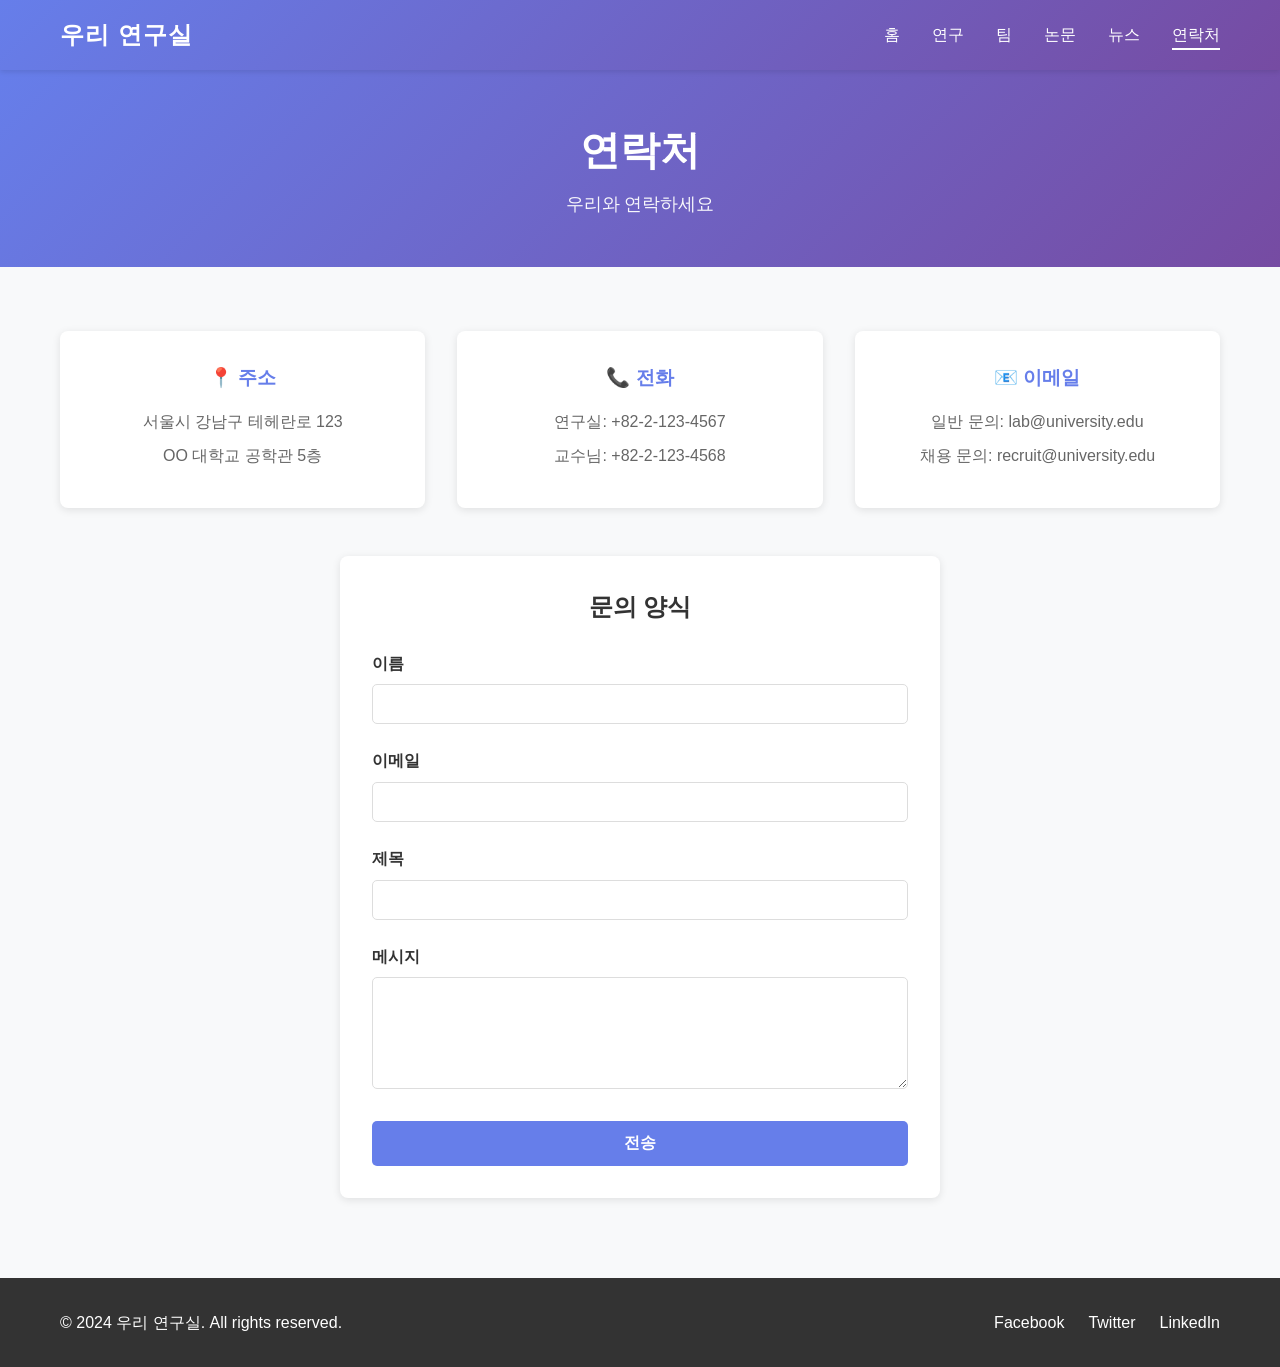
==== contact.html @ 08f7a146 "Initial commit: Add complete lab website structure" ====
<!DOCTYPE html>
<html lang="ko">
<head>
    <meta charset="UTF-8">
    <meta name="viewport" content="width=device-width, initial-scale=1.0">
    <title>연락처 - 우리 연구실</title>
    <link rel="stylesheet" href="css/style.css">
</head>
<body>
    <!-- 네비게이션 바 -->
    <nav class="navbar">
        <div class="container">
            <div class="logo">우리 연구실</div>
            <ul class="nav-menu">
                <li><a href="index.html">홈</a></li>
                <li><a href="research.html">연구</a></li>
                <li><a href="people.html">팀</a></li>
                <li><a href="publications.html">논문</a></li>
                <li><a href="news.html">뉴스</a></li>
                <li><a href="contact.html" class="active">연락처</a></li>
            </ul>
        </div>
    </nav>

    <!-- 페이지 제목 -->
    <section class="page-header">
        <div class="container">
            <h1>연락처</h1>
            <p>우리와 연락하세요</p>
        </div>
    </section>

    <!-- 연락처 정보 -->
    <section class="contact-section">
        <div class="container">
            <div class="contact-info">
                <div class="info-box">
                    <h3>📍 주소</h3>
                    <p>서울시 강남구 테헤란로 123</p>
                    <p>OO 대학교 공학관 5층</p>
                </div>
                <div class="info-box">
                    <h3>📞 전화</h3>
                    <p>연구실: +82-2-123-4567</p>
                    <p>교수님: +82-2-123-4568</p>
                </div>
                <div class="info-box">
                    <h3>📧 이메일</h3>
                    <p>일반 문의: lab@university.edu</p>
                    <p>채용 문의: recruit@university.edu</p>
                </div>
            </div>

            <!-- 문의 폼 -->
            <div class="contact-form">
                <h2>문의 양식</h2>
                <form>
                    <div class="form-group">
                        <label for="name">이름</label>
                        <input type="text" id="name" name="name" required>
                    </div>
                    <div class="form-group">
                        <label for="email">이메일</label>
                        <input type="email" id="email" name="email" required>
                    </div>
                    <div class="form-group">
                        <label for="subject">제목</label>
                        <input type="text" id="subject" name="subject" required>
                    </div>
                    <div class="form-group">
                        <label for="message">메시지</label>
                        <textarea id="message" name="message" rows="5" required></textarea>
                    </div>
                    <button type="submit" class="btn btn-primary">전송</button>
                </form>
            </div>
        </div>
    </section>

    <!-- 푸터 -->
    <footer class="footer">
        <div class="container">
            <p>&copy; 2024 우리 연구실. All rights reserved.</p>
            <div class="social-links">
                <a href="#">Facebook</a>
                <a href="#">Twitter</a>
                <a href="#">LinkedIn</a>
            </div>
        </div>
    </footer>
</body>
</html>
---- css/style.css ----
/* ============================================
   기본 스타일
   ============================================ */
* {
    margin: 0;
    padding: 0;
    box-sizing: border-box;
}

body {
    font-family: 'Segoe UI', Tahoma, Geneva, Verdana, sans-serif;
    line-height: 1.6;
    color: #333;
    background-color: #f8f9fa;
}

a {
    text-decoration: none;
    color: inherit;
}

/* ============================================
   컨테이너
   ============================================ */
.container {
    max-width: 1200px;
    margin: 0 auto;
    padding: 0 20px;
}

/* ============================================
   네비게이션 바
   ============================================ */
.navbar {
    background: linear-gradient(135deg, #667eea 0%, #764ba2 100%);
    padding: 1rem 0;
    position: sticky;
    top: 0;
    z-index: 100;
    box-shadow: 0 2px 5px rgba(0,0,0,0.1);
}

.navbar .container {
    display: flex;
    justify-content: space-between;
    align-items: center;
}

.logo {
    font-size: 1.5rem;
    font-weight: bold;
    color: white;
    letter-spacing: 1px;
}

.nav-menu {
    display: flex;
    list-style: none;
    gap: 2rem;
}

.nav-menu a {
    color: white;
    font-weight: 500;
    transition: opacity 0.3s ease;
    padding-bottom: 5px;
    border-bottom: 2px solid transparent;
}

.nav-menu a:hover,
.nav-menu a.active {
    opacity: 1;
    border-bottom-color: white;
}

/* ============================================
   히어로 섹션
   ============================================ */
.hero {
    background: linear-gradient(135deg, #667eea 0%, #764ba2 100%);
    color: white;
    padding: 100px 20px;
    text-align: center;
    min-height: 400px;
    display: flex;
    align-items: center;
    justify-content: center;
}

.hero-content h1 {
    font-size: 3rem;
    margin-bottom: 1rem;
    text-shadow: 2px 2px 4px rgba(0,0,0,0.3);
}

.hero-content p {
    font-size: 1.3rem;
    margin-bottom: 2rem;
    opacity: 0.95;
}

/* ============================================
   버튼 스타일
   ============================================ */
.btn {
    display: inline-block;
    padding: 12px 30px;
    border-radius: 5px;
    font-weight: 600;
    cursor: pointer;
    transition: all 0.3s ease;
    border: none;
    text-align: center;
}

.btn-primary {
    background: #667eea;
    color: white;
}

.btn-primary:hover {
    background: #5568d3;
    transform: translateY(-2px);
    box-shadow: 0 5px 15px rgba(102, 126, 234, 0.4);
}

.btn-secondary {
    background: #764ba2;
    color: white;
    margin-top: 2rem;
}

.btn-secondary:hover {
    background: #653890;
    transform: translateY(-2px);
}

.btn-small {
    padding: 8px 20px;
    font-size: 0.9rem;
    background: #667eea;
    color: white;
}

.btn-small:hover {
    background: #5568d3;
}

/* ============================================
   그리드 레이아웃
   ============================================ */
.grid {
    display: grid;
    gap: 2rem;
    margin: 2rem 0;
}

.grid-3 {
    grid-template-columns: repeat(auto-fit, minmax(300px, 1fr));
}

/* ============================================
   카드 스타일
   ============================================ */
.card {
    background: white;
    padding: 2rem;
    border-radius: 10px;
    box-shadow: 0 2px 10px rgba(0,0,0,0.1);
    transition: transform 0.3s ease, box-shadow 0.3s ease;
}

.card:hover {
    transform: translateY(-5px);
    box-shadow: 0 5px 20px rgba(0,0,0,0.15);
}

.card h3 {
    color: #667eea;
    margin-bottom: 1rem;
    font-size: 1.5rem;
}

.card p {
    margin-bottom: 1rem;
    color: #666;
}

.card a {
    color: #667eea;
    font-weight: 600;
    transition: color 0.3s ease;
}

.card a:hover {
    color: #764ba2;
}

/* ============================================
   메인 컨텐츠
   ============================================ */
.main-content {
    padding: 4rem 0;
    background: #f8f9fa;
}

/* ============================================
   뉴스 섹션
   ============================================ */
.news-section {
    padding: 4rem 0;
    background: white;
}

.news-section h2 {
    font-size: 2rem;
    color: #333;
    margin-bottom: 2rem;
    text-align: center;
}

.news-grid {
    display: grid;
    grid-template-columns: repeat(auto-fit, minmax(280px, 1fr));
    gap: 2rem;
    margin-bottom: 2rem;
}

.news-item {
    background: #f8f9fa;
    padding: 1.5rem;
    border-radius: 8px;
    border-left: 4px solid #667eea;
    transition: transform 0.3s ease;
}

.news-item:hover {
    transform: translateX(5px);
}

.news-item h4 {
    color: #333;
    margin-bottom: 0.5rem;
    font-size: 1.1rem;
}

.news-item .date {
    color: #999;
    font-size: 0.9rem;
    margin-bottom: 0.5rem;
}

.news-item p {
    color: #666;
    line-height: 1.6;
}

/* ============================================
   페이지 헤더
   ============================================ */
.page-header {
    background: linear-gradient(135deg, #667eea 0%, #764ba2 100%);
    color: white;
    padding: 3rem 0;
    text-align: center;
    margin-bottom: 2rem;
}

.page-header h1 {
    font-size: 2.5rem;
    margin-bottom: 0.5rem;
}

.page-header p {
    font-size: 1.1rem;
    opacity: 0.95;
}

/* ============================================
   연구 섹션
   ============================================ */
.research-section {
    padding: 2rem 0;
}

.research-project {
    background: white;
    padding: 2rem;
    border-radius: 8px;
    margin-bottom: 2rem;
    box-shadow: 0 2px 8px rgba(0,0,0,0.1);
}

.research-project h3 {
    color: #667eea;
    margin-bottom: 0.5rem;
}

.research-project .project-date {
    color: #999;
    font-size: 0.9rem;
    margin-bottom: 1rem;
}

.research-project p {
    color: #666;
    margin-bottom: 0.8rem;
    line-height: 1.7;
}

hr {
    border: none;
    border-top: 1px solid #e0e0e0;
    margin: 2rem 0;
}

/* ============================================
   팀 섹션
   ============================================ */
.team-section {
    padding: 2rem 0;
}

.team-section h2 {
    font-size: 2rem;
    color: #333;
    margin-bottom: 2rem;
    text-align: center;
}

.team-card {
    background: white;
    padding: 2rem;
    border-radius: 10px;
    box-shadow: 0 2px 10px rgba(0,0,0,0.1);
    text-align: center;
    transition: transform 0.3s ease, box-shadow 0.3s ease;
}

.team-card:hover {
    transform: translateY(-5px);
    box-shadow: 0 5px 20px rgba(0,0,0,0.15);
}

.member-image {
    font-size: 3rem;
    margin-bottom: 1rem;
}

.team-card h3 {
    color: #333;
    margin-bottom: 0.3rem;
}

.team-card .position {
    color: #667eea;
    font-weight: 600;
    margin-bottom: 1rem;
}

.team-card .bio {
    color: #666;
    margin-bottom: 1rem;
    font-size: 0.95rem;
}

.team-card .email {
    color: #667eea;
    font-size: 0.9rem;
}

/* ============================================
   논문 섹션
   ============================================ */
.publications-section {
    padding: 2rem 0;
}

.publications-section h2 {
    font-size: 1.8rem;
    color: #333;
    margin-top: 2rem;
    margin-bottom: 1.5rem;
    border-bottom: 2px solid #667eea;
    padding-bottom: 0.5rem;
}

.publication-item {
    background: white;
    padding: 1.5rem;
    border-radius: 8px;
    margin-bottom: 1.5rem;
    box-shadow: 0 2px 8px rgba(0,0,0,0.1);
    transition: transform 0.3s ease;
}

.publication-item:hover {
    transform: translateX(5px);
}

.publication-item h4 {
    color: #333;
    margin-bottom: 0.5rem;
    font-size: 1.1rem;
}

.publication-item .authors {
    color: #666;
    font-style: italic;
    margin-bottom: 0.3rem;
}

.publication-item .journal {
    color: #667eea;
    font-weight: 600;
    margin-bottom: 0.5rem;
}

.publication-item .desc {
    color: #666;
    margin-bottom: 1rem;
    font-size: 0.95rem;
}

/* ============================================
   뉴스 리스트
   ============================================ */
.news-list-section {
    padding: 2rem 0;
}

.news-full {
    background: white;
    padding: 2rem;
    border-radius: 8px;
    margin-bottom: 2rem;
    box-shadow: 0 2px 8px rgba(0,0,0,0.1);
    border-left: 4px solid #667eea;
}

.news-full h3 {
    color: #333;
    margin-bottom: 0.5rem;
    font-size: 1.3rem;
}

.news-full .date {
    color: #999;
    font-size: 0.9rem;
    margin-bottom: 1rem;
}

.news-full p {
    color: #666;
    margin-bottom: 0.8rem;
    line-height: 1.7;
}

/* ============================================
   연락처 섹션
   ============================================ */
.contact-section {
    padding: 2rem 0;
}

.contact-info {
    display: grid;
    grid-template-columns: repeat(auto-fit, minmax(250px, 1fr));
    gap: 2rem;
    margin-bottom: 3rem;
}

.info-box {
    background: white;
    padding: 2rem;
    border-radius: 8px;
    box-shadow: 0 2px 8px rgba(0,0,0,0.1);
    text-align: center;
}

.info-box h3 {
    color: #667eea;
    margin-bottom: 1rem;
    font-size: 1.2rem;
}

.info-box p {
    color: #666;
    margin-bottom: 0.5rem;
}

.contact-form {
    background: white;
    padding: 2rem;
    border-radius: 8px;
    box-shadow: 0 2px 8px rgba(0,0,0,0.1);
    max-width: 600px;
    margin: 0 auto;
}

.contact-form h2 {
    color: #333;
    margin-bottom: 1.5rem;
    text-align: center;
}

.form-group {
    margin-bottom: 1.5rem;
}

.form-group label {
    display: block;
    margin-bottom: 0.5rem;
    color: #333;
    font-weight: 600;
}

.form-group input,
.form-group textarea {
    width: 100%;
    padding: 10px;
    border: 1px solid #ddd;
    border-radius: 5px;
    font-family: inherit;
    font-size: 1rem;
    transition: border-color 0.3s ease;
}

.form-group input:focus,
.form-group textarea:focus {
    outline: none;
    border-color: #667eea;
    box-shadow: 0 0 5px rgba(102, 126, 234, 0.3);
}

.contact-form button {
    width: 100%;
    padding: 12px;
    font-size: 1rem;
}

/* ============================================
   푸터
   ============================================ */
.footer {
    background: #333;
    color: white;
    text-align: center;
    padding: 2rem 0;
    margin-top: 3rem;
}

.footer .container {
    display: flex;
    justify-content: space-between;
    align-items: center;
}

.footer p {
    margin: 0;
}

.social-links {
    display: flex;
    gap: 1.5rem;
    list-style: none;
}

.social-links a {
    color: white;
    transition: opacity 0.3s ease;
}

.social-links a:hover {
    opacity: 0.7;
}

/* ============================================
   반응형 디자인
   ============================================ */
@media (max-width: 768px) {
    .nav-menu {
        gap: 1rem;
        font-size: 0.9rem;
    }

    .hero-content h1 {
        font-size: 2rem;
    }

    .hero-content p {
        font-size: 1rem;
    }

    .page-header h1 {
        font-size: 2rem;
    }

    .grid-3 {
        grid-template-columns: 1fr;
    }

    .footer .container {
        flex-direction: column;
        gap: 1rem;
    }

    .social-links {
        justify-content: center;
    }
}

@media (max-width: 480px) {
    .logo {
        font-size: 1.2rem;
    }

    .nav-menu {
        flex-direction: column;
        gap: 0.5rem;
    }

    .hero-content h1 {
        font-size: 1.5rem;
    }

    .btn {
        padding: 10px 20px;
    }
}
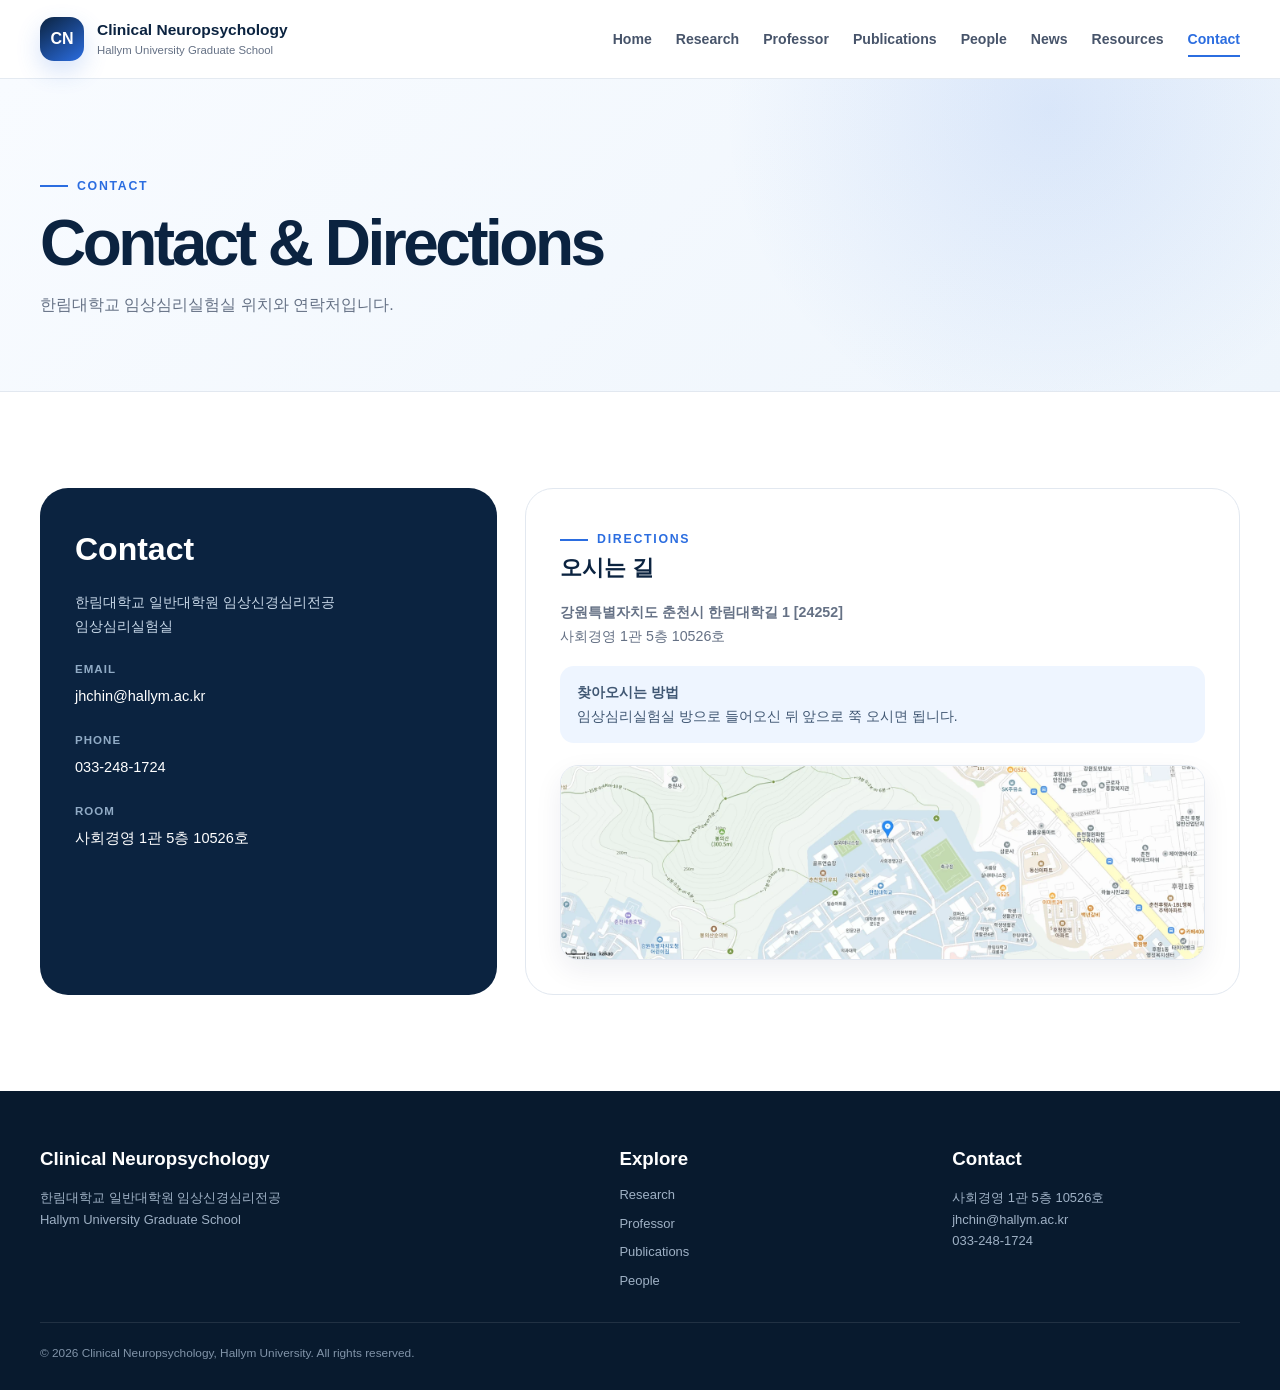
==== commit b1ebbb4b: "Add files via upload" ====
--- a/contact.html
+++ b/contact.html
@@ -1,92 +1,40 @@
-<!DOCTYPE html>
+<!doctype html>
 <html lang="ko">
 <head>
-    <meta charset="UTF-8">
-    <meta name="viewport" content="width=device-width, initial-scale=1.0">
-    <title>연락처 - 우리 연구실</title>
-    <link rel="stylesheet" href="css/style.css">
+<meta charset="utf-8">
+<meta name="viewport" content="width=device-width, initial-scale=1">
+<meta name="description" content="한림대학교 일반대학원 임상신경심리전공">
+<title>Contact | Clinical Neuropsychology · Hallym University</title>
+<link rel="stylesheet" href="assets/css/style.css">
 </head>
-<body>
-    <!-- 네비게이션 바 -->
-    <nav class="navbar">
-        <div class="container">
-            <div class="logo">우리 연구실</div>
-            <ul class="nav-menu">
-                <li><a href="index.html">홈</a></li>
-                <li><a href="research.html">연구</a></li>
-                <li><a href="people.html">팀</a></li>
-                <li><a href="publications.html">논문</a></li>
-                <li><a href="news.html">뉴스</a></li>
-                <li><a href="contact.html" class="active">연락처</a></li>
-            </ul>
-        </div>
-    </nav>
+<body data-page="contact">
 
-    <!-- 페이지 제목 -->
-    <section class="page-header">
-        <div class="container">
-            <h1>연락처</h1>
-            <p>우리와 연락하세요</p>
-        </div>
-    </section>
+<nav class="nav">
+  <div class="container nav-inner">
+    <a class="brand" href="index.html">
+      <div class="mark">CN</div>
+      <div><strong data-site="lab_name_en">Clinical Neuropsychology</strong><span data-site="school_en">Hallym University Graduate School</span></div>
+    </a>
+    <button class="menu-btn" aria-label="메뉴 열기">☰</button>
+    <ul class="menu"><li><a href="index.html" class="">Home</a></li><li><a href="research.html" class="">Research</a></li><li><a href="professor.html" class="">Professor</a></li><li><a href="publications.html" class="">Publications</a></li><li><a href="people.html" class="">People</a></li><li><a href="news.html" class="">News</a></li><li><a href="resources.html" class="">Resources</a></li><li><a href="contact.html" class="active">Contact</a></li></ul>
+  </div>
+</nav>
 
-    <!-- 연락처 정보 -->
-    <section class="contact-section">
-        <div class="container">
-            <div class="contact-info">
-                <div class="info-box">
-                    <h3>📍 주소</h3>
-                    <p>서울시 강남구 테헤란로 123</p>
-                    <p>OO 대학교 공학관 5층</p>
-                </div>
-                <div class="info-box">
-                    <h3>📞 전화</h3>
-                    <p>연구실: +82-2-123-4567</p>
-                    <p>교수님: +82-2-123-4568</p>
-                </div>
-                <div class="info-box">
-                    <h3>📧 이메일</h3>
-                    <p>일반 문의: lab@university.edu</p>
-                    <p>채용 문의: recruit@university.edu</p>
-                </div>
-            </div>
+<header class="page-hero"><div class="container"><div class="eyebrow">Contact</div><h1>Contact & Directions</h1><p>한림대학교 임상심리실험실 위치와 연락처입니다.</p></div></header>
+<section><div class="container contact-grid"><div class="contact-dark"><h2>Contact</h2><p><span data-site="lab_name_ko"></span><br><span data-site="room_name"></span></p><div class="citem"><strong>Email</strong><a data-site-mail></a></div><div class="citem"><strong>Phone</strong><a data-site-phone></a></div><div class="citem"><strong>Room</strong><span data-site="room"></span></div></div><div class="route"><div class="eyebrow">Directions</div><h3>오시는 길</h3><p><strong data-site="address"></strong><br><span data-site="room"></span></p><div class="route-note"><strong>찾아오시는 방법</strong><br><span data-site="directions"></span></div><div class="map"><img id="campus-map" src="assets/images/hallym-campus-map.webp" alt="한림대학교 캠퍼스 지도"></div></div></div></section>
 
-            <!-- 문의 폼 -->
-            <div class="contact-form">
-                <h2>문의 양식</h2>
-                <form>
-                    <div class="form-group">
-                        <label for="name">이름</label>
-                        <input type="text" id="name" name="name" required>
-                    </div>
-                    <div class="form-group">
-                        <label for="email">이메일</label>
-                        <input type="email" id="email" name="email" required>
-                    </div>
-                    <div class="form-group">
-                        <label for="subject">제목</label>
-                        <input type="text" id="subject" name="subject" required>
-                    </div>
-                    <div class="form-group">
-                        <label for="message">메시지</label>
-                        <textarea id="message" name="message" rows="5" required></textarea>
-                    </div>
-                    <button type="submit" class="btn btn-primary">전송</button>
-                </form>
-            </div>
-        </div>
-    </section>
 
-    <!-- 푸터 -->
-    <footer class="footer">
-        <div class="container">
-            <p>&copy; 2024 우리 연구실. All rights reserved.</p>
-            <div class="social-links">
-                <a href="#">Facebook</a>
-                <a href="#">Twitter</a>
-                <a href="#">LinkedIn</a>
-            </div>
-        </div>
-    </footer>
+<footer>
+  <div class="container">
+    <div class="footer-grid">
+      <div><h3 data-site="lab_name_en">Clinical Neuropsychology</h3><p><span data-site="lab_name_ko">한림대학교 일반대학원 임상신경심리전공</span><br><span data-site="school_en">Hallym University Graduate School</span></p></div>
+      <div><h3>Explore</h3><div class="footer-links"><a href="research.html">Research</a><a href="professor.html">Professor</a><a href="publications.html">Publications</a><a href="people.html">People</a></div></div>
+      <div><h3>Contact</h3><p><span data-site="room">사회경영 1관 5층 10526호</span><br><a data-site-mail href="mailto:jhchin@hallym.ac.kr">jhchin@hallym.ac.kr</a><br><a data-site-phone href="tel:0332481724">033-248-1724</a></p></div>
+    </div>
+    <div class="copyright">© <span class="current-year">2026</span> Clinical Neuropsychology, Hallym University. All rights reserved.</div>
+  </div>
+</footer>
+<script src="assets/js/app.js"></script>
+
 </body>
 </html>
--- a/assets/css/style.css
+++ b/assets/css/style.css
@@ -0,0 +1,57 @@
+:root{
+  --navy:#0b2340;--navy2:#14395e;--blue:#2b6de0;--blue2:#6aa0ef;
+  --sky:#eef5ff;--ink:#172033;--muted:#657185;--line:#e2e8f0;
+  --bg:#f7f9fc;--white:#fff;--shadow:0 20px 55px rgba(14,35,64,.10);
+  --radius:24px;
+}
+*{box-sizing:border-box} html{scroll-behavior:smooth}
+body{margin:0;font-family:Inter,Pretendard,"Noto Sans KR",-apple-system,BlinkMacSystemFont,"Segoe UI",sans-serif;color:var(--ink);background:#fff;line-height:1.68}
+a{color:inherit;text-decoration:none} img{max-width:100%;display:block} button,input,select{font:inherit}
+.container{width:min(1200px,calc(100% - 42px));margin:auto}
+.nav{position:sticky;top:0;z-index:100;background:rgba(255,255,255,.95);backdrop-filter:blur(16px);border-bottom:1px solid rgba(226,232,240,.9)}
+.nav-inner{min-height:78px;display:flex;align-items:center;justify-content:space-between;gap:26px}
+.brand{display:flex;align-items:center;gap:13px}
+.mark{width:44px;height:44px;border-radius:14px;background:linear-gradient(145deg,var(--navy),var(--blue));display:grid;place-items:center;color:#fff;font-weight:900;box-shadow:0 10px 24px rgba(43,109,224,.20)}
+.brand strong{display:block;font-size:.97rem;color:var(--navy)}.brand span{display:block;color:var(--muted);font-size:.71rem;margin-top:-2px}
+.menu{list-style:none;display:flex;gap:24px;margin:0;padding:0}.menu a{font-size:.88rem;color:#47546a;font-weight:720;position:relative;padding:28px 0}
+.menu a:hover,.menu a.active{color:var(--blue)}.menu a.active:after{content:"";position:absolute;left:0;right:0;bottom:18px;height:2px;background:var(--blue)}
+.menu-btn{display:none;border:0;background:transparent;color:var(--navy);font-size:1.6rem;cursor:pointer}
+.hero{position:relative;overflow:hidden;background:radial-gradient(circle at 79% 18%,rgba(43,109,224,.18),transparent 28%),linear-gradient(135deg,#f8fbff,#edf4fb 48%,#f8fafc)}
+.hero:after{content:"";position:absolute;width:620px;height:620px;border:1px solid rgba(43,109,224,.10);border-radius:50%;right:-190px;top:-275px;box-shadow:0 0 0 80px rgba(43,109,224,.03),0 0 0 160px rgba(43,109,224,.02)}
+.hero-grid{position:relative;z-index:2;min-height:650px;display:grid;grid-template-columns:1.08fr .92fr;align-items:center;gap:62px;padding:72px 0}
+.eyebrow{display:inline-flex;align-items:center;gap:9px;color:var(--blue);font-size:.77rem;font-weight:850;letter-spacing:.14em;text-transform:uppercase}
+.eyebrow:before{content:"";width:28px;height:2px;background:var(--blue)}
+.hero h1{font-size:clamp(3rem,5vw,5.25rem);line-height:1.01;letter-spacing:-.058em;color:var(--navy);margin:18px 0 22px;max-width:790px}
+.hero h1 em{font-style:normal;color:var(--blue)}.lead{font-size:1.07rem;color:#526176;max-width:720px;margin:0 0 12px}.sublead{font-size:.91rem;color:#778397;margin:0 0 32px}
+.actions{display:flex;gap:12px;flex-wrap:wrap}.btn{display:inline-flex;align-items:center;justify-content:center;min-height:49px;padding:0 21px;border-radius:12px;font-weight:800;font-size:.89rem;border:1px solid transparent;transition:.2s;cursor:pointer}
+.btn.primary{background:var(--navy);color:#fff;box-shadow:0 12px 24px rgba(11,35,64,.16)}.btn.secondary{background:#fff;border-color:var(--line);color:var(--navy)}.btn:hover{transform:translateY(-2px)}
+.visual{min-height:420px;border-radius:34px;position:relative;overflow:hidden;background:linear-gradient(145deg,#102b4b,#17466e 55%,#2e6edb);box-shadow:0 30px 70px rgba(11,35,64,.24)}
+.visual svg{position:absolute;inset:0;width:100%;height:100%}.visual-label{position:absolute;left:28px;bottom:27px;color:#fff}.visual-label strong{display:block;font-size:.82rem;letter-spacing:.09em}.visual-label span{font-size:.72rem;color:#c8dbf0}
+.stats-wrap{border-bottom:1px solid var(--line);background:#fff}.stats{display:grid;grid-template-columns:repeat(4,1fr)}.stat{padding:27px 25px;border-right:1px solid var(--line)}.stat:last-child{border-right:0}.stat strong{display:block;font-size:1.45rem;color:var(--navy);letter-spacing:-.04em}.stat span{font-size:.81rem;color:var(--muted)}
+.page-hero{padding:90px 0 72px;background:radial-gradient(circle at 82% 10%,rgba(43,109,224,.12),transparent 30%),linear-gradient(135deg,#f8fbff,#eef5fc);border-bottom:1px solid var(--line)}
+.page-hero h1{font-size:clamp(2.65rem,5vw,4.7rem);line-height:1.04;letter-spacing:-.055em;color:var(--navy);margin:14px 0 15px}.page-hero p{max-width:720px;margin:0;color:var(--muted)}
+section{padding:96px 0}.soft{background:var(--bg)}
+.section-head{display:flex;justify-content:space-between;align-items:end;gap:38px;margin-bottom:42px}.section-head h2{font-size:clamp(2rem,3vw,3.05rem);line-height:1.1;letter-spacing:-.045em;color:var(--navy);margin:10px 0 0}.section-head p{max-width:590px;color:var(--muted);margin:0}
+.grid3{display:grid;grid-template-columns:repeat(3,1fr);gap:18px}.grid2{display:grid;grid-template-columns:repeat(2,1fr);gap:18px}
+.card{background:#fff;border:1px solid var(--line);border-radius:var(--radius);padding:30px;transition:.24s}.card:hover{transform:translateY(-4px);box-shadow:var(--shadow);border-color:#ccd8e5}
+.icon{width:48px;height:48px;border-radius:14px;background:var(--sky);color:var(--blue);display:grid;place-items:center;font-weight:900;margin-bottom:25px}.card h3{color:var(--navy);font-size:1.18rem;margin:0 0 10px}.card p{color:var(--muted);font-size:.9rem;margin:0}
+.project{border-radius:24px;padding:31px;color:#fff;min-height:230px;background:linear-gradient(145deg,var(--navy),var(--navy2));position:relative;overflow:hidden}.project:nth-child(even){background:linear-gradient(145deg,#154b74,#2d6cdf)}.project:after{content:"";position:absolute;width:210px;height:210px;border-radius:50%;right:-70px;bottom:-95px;border:1px solid rgba(255,255,255,.15);box-shadow:0 0 0 38px rgba(255,255,255,.035)}
+.project .meta{font-size:.75rem;color:#bbd4ed;font-weight:800;letter-spacing:.08em}.project h3{font-size:1.22rem;line-height:1.42;margin:13px 0 8px;position:relative;z-index:1}.project p{font-size:.86rem;color:#c9d8e8;margin:0;position:relative;z-index:1}
+.pi-grid{display:grid;grid-template-columns:.72fr 1.28fr;gap:50px;align-items:start}.pi-photo{width:100%;max-width:420px;border-radius:30px;overflow:hidden;border:1px solid var(--line);box-shadow:0 22px 50px rgba(11,35,64,.12);position:sticky;top:110px;background:#eef2f7}.pi-photo img{width:100%;height:auto}
+.pi-info h2{font-size:clamp(2.3rem,3.6vw,3.7rem);line-height:1.05;letter-spacing:-.05em;color:var(--navy);margin:11px 0 7px}.en-name{font-size:1.06rem;color:var(--blue);font-weight:780;margin-bottom:18px}.position{color:#4e5d72;font-size:.96rem;margin-bottom:25px}
+.chips{display:flex;flex-wrap:wrap;gap:8px;margin-bottom:28px}.chip{padding:7px 11px;border:1px solid var(--line);border-radius:999px;color:#4c5d73;background:#fff;font-size:.77rem;font-weight:720}
+.info-grid{display:grid;grid-template-columns:1fr 1fr;gap:18px}.info-box{border:1px solid var(--line);border-radius:18px;padding:22px;background:#fff}.info-box h3{font-size:.92rem;color:var(--navy);margin:0 0 13px}.info-box p,.info-box li{font-size:.85rem;color:var(--muted)}.info-box ul{margin:0;padding-left:18px}
+.timeline{display:grid}.titem{display:grid;grid-template-columns:125px 1fr;gap:14px;padding:14px 0;border-bottom:1px solid var(--line)}.titem:last-child{border-bottom:0}.tdate{font-size:.76rem;color:var(--blue);font-weight:850}.ttext strong{display:block;color:var(--navy);font-size:.88rem}.ttext span{font-size:.82rem;color:var(--muted)}
+.book{display:grid;grid-template-columns:80px 1fr;gap:22px;align-items:center;margin-top:25px;border:1px solid var(--line);border-radius:20px;background:#fff;padding:24px}.book-icon{width:68px;height:88px;border-radius:6px 11px 11px 6px;background:linear-gradient(145deg,var(--navy),var(--blue));box-shadow:7px 9px 20px rgba(11,35,64,.15)}.book h3{margin:0;color:var(--navy)}.book p{margin:4px 0 0;color:var(--muted);font-size:.84rem}
+.toolbar{display:flex;gap:10px;align-items:center;flex-wrap:wrap;margin-bottom:25px}.search{flex:1;min-width:220px;border:1px solid var(--line);border-radius:12px;padding:11px 14px;outline:none}.search:focus{border-color:#91b5ec;box-shadow:0 0 0 3px rgba(43,109,224,.08)}
+.select{border:1px solid var(--line);border-radius:12px;padding:11px 13px;background:#fff;color:#4d5c70}
+.pub-list{display:grid}.pub{display:grid;grid-template-columns:80px 1fr auto;gap:22px;align-items:center;padding:21px 0;border-bottom:1px solid var(--line)}.pub:first-child{border-top:1px solid var(--line)}.pub-date{color:var(--blue);font-weight:900;font-size:.86rem}.pub-title{color:var(--navy);font-weight:740;font-size:.92rem;line-height:1.46}.pub-meta{font-size:.78rem;color:var(--muted);margin-top:4px}.tag{font-size:.68rem;border:1px solid var(--line);border-radius:999px;padding:5px 9px;color:#56667a;font-weight:780;white-space:nowrap}
+.empty{border:1px dashed #cad5e2;border-radius:22px;padding:42px;text-align:center;background:#fff}.empty h3{color:var(--navy);margin:0 0 7px}.empty p{color:var(--muted);font-size:.88rem;margin:0}
+.member-grid{display:grid;grid-template-columns:repeat(3,1fr);gap:18px}.member{border:1px solid var(--line);border-radius:22px;overflow:hidden;background:#fff}.member-photo{aspect-ratio:4/3;background:#eef2f7;overflow:hidden}.member-photo img{width:100%;height:100%;object-fit:cover}.member-body{padding:22px}.member h3{margin:0;color:var(--navy)}.member-role{color:var(--blue);font-size:.8rem;font-weight:800;margin:3px 0 10px}.member p{margin:0;color:var(--muted);font-size:.84rem}
+.news-grid{display:grid;grid-template-columns:repeat(3,1fr);gap:18px}.news-card{border:1px solid var(--line);border-radius:22px;background:#fff;overflow:hidden}.news-img{aspect-ratio:16/9;background:linear-gradient(145deg,#eaf1f8,#f8fafc);display:grid;place-items:center;color:#a9b3c0;font-size:.75rem;font-weight:800;letter-spacing:.1em;overflow:hidden}.news-img img{width:100%;height:100%;object-fit:cover}.news-body{padding:22px}.news-date{color:var(--blue);font-size:.73rem;font-weight:850}.news-card h3{color:var(--navy);font-size:1.08rem;margin:8px 0}.news-card p{color:var(--muted);font-size:.85rem;margin:0}
+.resource-list{display:grid;gap:12px}.resource{display:grid;grid-template-columns:50px 1fr auto;gap:17px;align-items:center;border:1px solid var(--line);border-radius:16px;padding:18px;background:#fff}.file-icon{width:44px;height:44px;border-radius:12px;background:var(--sky);color:var(--blue);display:grid;place-items:center;font-weight:900}.resource h3{margin:0;color:var(--navy);font-size:.94rem}.resource p{margin:3px 0 0;color:var(--muted);font-size:.8rem}
+.contact-grid{display:grid;grid-template-columns:.78fr 1.22fr;gap:28px}.contact-dark{background:var(--navy);color:#fff;border-radius:28px;padding:35px}.contact-dark h2{font-size:2rem;margin:0 0 10px}.contact-dark p{color:#c7d7e7;font-size:.89rem}.citem{margin-top:21px}.citem strong{display:block;color:#91abc5;font-size:.72rem;letter-spacing:.09em;text-transform:uppercase;margin-bottom:4px}.citem span,.citem a{font-size:.91rem}
+.route{border:1px solid var(--line);border-radius:28px;padding:34px;background:#fff}.route h3{color:var(--navy);font-size:1.35rem;margin:0 0 14px}.route p{color:var(--muted);font-size:.89rem}.route-note{background:var(--sky);border-radius:14px;padding:15px 17px;margin-top:18px;color:#405773;font-size:.86rem}.map{margin-top:22px;border:1px solid var(--line);border-radius:18px;overflow:hidden;box-shadow:0 10px 28px rgba(11,35,64,.07)}.map img{width:100%}
+footer{background:#081a2e;color:#fff;padding:52px 0 26px}.footer-grid{display:grid;grid-template-columns:1.3fr .7fr .7fr;gap:45px}footer h3{margin:0 0 10px}footer p,footer a{color:#9fb1c5;font-size:.81rem}.footer-links{display:grid;gap:7px}.copyright{border-top:1px solid rgba(255,255,255,.10);margin-top:30px;padding-top:21px;color:#8194a9;font-size:.74rem}
+@media(max-width:1000px){.hero-grid,.pi-grid,.contact-grid{grid-template-columns:1fr}.pi-photo{position:static}.grid3,.member-grid,.news-grid{grid-template-columns:1fr 1fr}.footer-grid{grid-template-columns:1fr 1fr}}
+@media(max-width:760px){.container{width:min(100% - 28px,1200px)}.nav-inner{min-height:68px}.menu-btn{display:block}.menu{display:none;position:absolute;left:14px;right:14px;top:72px;background:#fff;border:1px solid var(--line);border-radius:16px;padding:10px;box-shadow:var(--shadow);flex-direction:column;gap:0}.menu.open{display:flex}.menu a{display:block;padding:10px 12px}.menu a.active:after{display:none}.brand span{display:none}.hero-grid{min-height:auto;padding:58px 0}.hero h1{font-size:2.75rem}.visual{min-height:330px}.stats{grid-template-columns:1fr 1fr}.stat:nth-child(2){border-right:0}.stat:nth-child(-n+2){border-bottom:1px solid var(--line)}section{padding:72px 0}.section-head{align-items:flex-start;flex-direction:column}.grid3,.grid2,.info-grid,.member-grid,.news-grid{grid-template-columns:1fr}.pub{grid-template-columns:64px 1fr}.pub .tag{display:none}.footer-grid{grid-template-columns:1fr}.resource{grid-template-columns:44px 1fr}.resource .btn{grid-column:1/-1}.titem{grid-template-columns:1fr;gap:3px}}
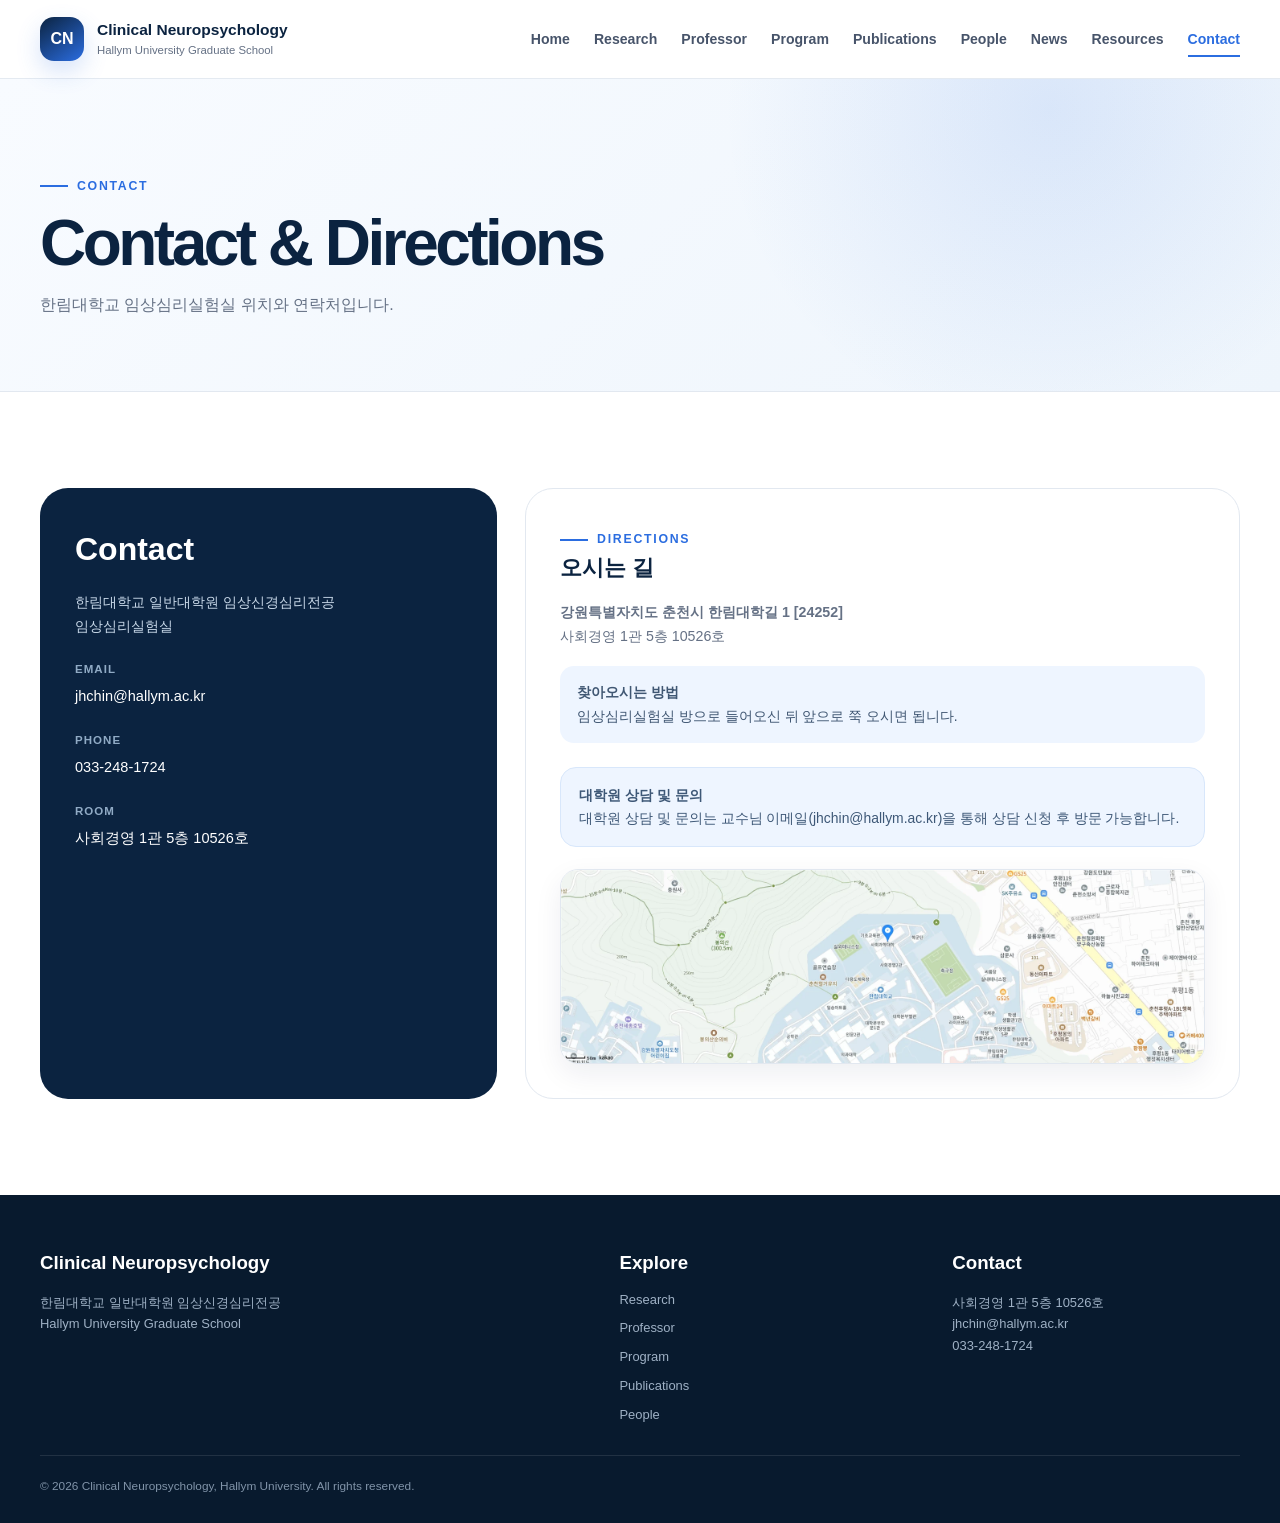
==== commit 61315170: "Add files via upload" ====
--- a/contact.html
+++ b/contact.html
@@ -16,19 +16,19 @@
       <div><strong data-site="lab_name_en">Clinical Neuropsychology</strong><span data-site="school_en">Hallym University Graduate School</span></div>
     </a>
     <button class="menu-btn" aria-label="메뉴 열기">☰</button>
-    <ul class="menu"><li><a href="index.html" class="">Home</a></li><li><a href="research.html" class="">Research</a></li><li><a href="professor.html" class="">Professor</a></li><li><a href="publications.html" class="">Publications</a></li><li><a href="people.html" class="">People</a></li><li><a href="news.html" class="">News</a></li><li><a href="resources.html" class="">Resources</a></li><li><a href="contact.html" class="active">Contact</a></li></ul>
+    <ul class="menu"><li><a href="index.html" class="">Home</a></li><li><a href="research.html" class="">Research</a></li><li><a href="professor.html" class="">Professor</a></li><li><a href="program.html">Program</a></li><li><a href="publications.html" class="">Publications</a></li><li><a href="people.html" class="">People</a></li><li><a href="news.html" class="">News</a></li><li><a href="resources.html" class="">Resources</a></li><li><a href="contact.html" class="active">Contact</a></li></ul>
   </div>
 </nav>
 
 <header class="page-hero"><div class="container"><div class="eyebrow">Contact</div><h1>Contact & Directions</h1><p>한림대학교 임상심리실험실 위치와 연락처입니다.</p></div></header>
-<section><div class="container contact-grid"><div class="contact-dark"><h2>Contact</h2><p><span data-site="lab_name_ko"></span><br><span data-site="room_name"></span></p><div class="citem"><strong>Email</strong><a data-site-mail></a></div><div class="citem"><strong>Phone</strong><a data-site-phone></a></div><div class="citem"><strong>Room</strong><span data-site="room"></span></div></div><div class="route"><div class="eyebrow">Directions</div><h3>오시는 길</h3><p><strong data-site="address"></strong><br><span data-site="room"></span></p><div class="route-note"><strong>찾아오시는 방법</strong><br><span data-site="directions"></span></div><div class="map"><img id="campus-map" src="assets/images/hallym-campus-map.webp" alt="한림대학교 캠퍼스 지도"></div></div></div></section>
+<section><div class="container contact-grid"><div class="contact-dark"><h2>Contact</h2><p><span data-site="lab_name_ko"></span><br><span data-site="room_name"></span></p><div class="citem"><strong>Email</strong><a data-site-mail></a></div><div class="citem"><strong>Phone</strong><a data-site-phone></a></div><div class="citem"><strong>Room</strong><span data-site="room"></span></div></div><div class="route"><div class="eyebrow">Directions</div><h3>오시는 길</h3><p><strong data-site="address"></strong><br><span data-site="room"></span></p><div class="route-note"><strong>찾아오시는 방법</strong><br><span data-site="directions"></span></div><div class="consultation"><strong>대학원 상담 및 문의</strong><br><span id="contact-consultation"></span></div><div class="map"><img id="campus-map" src="assets/images/hallym-campus-map.webp" alt="한림대학교 캠퍼스 지도"></div></div></div></section>
 
 
 <footer>
   <div class="container">
     <div class="footer-grid">
       <div><h3 data-site="lab_name_en">Clinical Neuropsychology</h3><p><span data-site="lab_name_ko">한림대학교 일반대학원 임상신경심리전공</span><br><span data-site="school_en">Hallym University Graduate School</span></p></div>
-      <div><h3>Explore</h3><div class="footer-links"><a href="research.html">Research</a><a href="professor.html">Professor</a><a href="publications.html">Publications</a><a href="people.html">People</a></div></div>
+      <div><h3>Explore</h3><div class="footer-links"><a href="research.html">Research</a><a href="professor.html">Professor</a><a href="program.html">Program</a><a href="publications.html">Publications</a><a href="people.html">People</a></div></div>
       <div><h3>Contact</h3><p><span data-site="room">사회경영 1관 5층 10526호</span><br><a data-site-mail href="mailto:jhchin@hallym.ac.kr">jhchin@hallym.ac.kr</a><br><a data-site-phone href="tel:0332481724">033-248-1724</a></p></div>
     </div>
     <div class="copyright">© <span class="current-year">2026</span> Clinical Neuropsychology, Hallym University. All rights reserved.</div>
--- a/assets/css/style.css
+++ b/assets/css/style.css
@@ -54,4 +54,49 @@
 .route{border:1px solid var(--line);border-radius:28px;padding:34px;background:#fff}.route h3{color:var(--navy);font-size:1.35rem;margin:0 0 14px}.route p{color:var(--muted);font-size:.89rem}.route-note{background:var(--sky);border-radius:14px;padding:15px 17px;margin-top:18px;color:#405773;font-size:.86rem}.map{margin-top:22px;border:1px solid var(--line);border-radius:18px;overflow:hidden;box-shadow:0 10px 28px rgba(11,35,64,.07)}.map img{width:100%}
 footer{background:#081a2e;color:#fff;padding:52px 0 26px}.footer-grid{display:grid;grid-template-columns:1.3fr .7fr .7fr;gap:45px}footer h3{margin:0 0 10px}footer p,footer a{color:#9fb1c5;font-size:.81rem}.footer-links{display:grid;gap:7px}.copyright{border-top:1px solid rgba(255,255,255,.10);margin-top:30px;padding-top:21px;color:#8194a9;font-size:.74rem}
 @media(max-width:1000px){.hero-grid,.pi-grid,.contact-grid{grid-template-columns:1fr}.pi-photo{position:static}.grid3,.member-grid,.news-grid{grid-template-columns:1fr 1fr}.footer-grid{grid-template-columns:1fr 1fr}}
-@media(max-width:760px){.container{width:min(100% - 28px,1200px)}.nav-inner{min-height:68px}.menu-btn{display:block}.menu{display:none;position:absolute;left:14px;right:14px;top:72px;background:#fff;border:1px solid var(--line);border-radius:16px;padding:10px;box-shadow:var(--shadow);flex-direction:column;gap:0}.menu.open{display:flex}.menu a{display:block;padding:10px 12px}.menu a.active:after{display:none}.brand span{display:none}.hero-grid{min-height:auto;padding:58px 0}.hero h1{font-size:2.75rem}.visual{min-height:330px}.stats{grid-template-columns:1fr 1fr}.stat:nth-child(2){border-right:0}.stat:nth-child(-n+2){border-bottom:1px solid var(--line)}section{padding:72px 0}.section-head{align-items:flex-start;flex-direction:column}.grid3,.grid2,.info-grid,.member-grid,.news-grid{grid-template-columns:1fr}.pub{grid-template-columns:64px 1fr}.pub .tag{display:none}.footer-grid{grid-template-columns:1fr}.resource{grid-template-columns:44px 1fr}.resource .btn{grid-column:1/-1}.titem{grid-template-columns:1fr;gap:3px}}+@media(max-width:760px){.container{width:min(100% - 28px,1200px)}.nav-inner{min-height:68px}.menu-btn{display:block}.menu{display:none;position:absolute;left:14px;right:14px;top:72px;background:#fff;border:1px solid var(--line);border-radius:16px;padding:10px;box-shadow:var(--shadow);flex-direction:column;gap:0}.menu.open{display:flex}.menu a{display:block;padding:10px 12px}.menu a.active:after{display:none}.brand span{display:none}.hero-grid{min-height:auto;padding:58px 0}.hero h1{font-size:2.75rem}.visual{min-height:330px}.stats{grid-template-columns:1fr 1fr}.stat:nth-child(2){border-right:0}.stat:nth-child(-n+2){border-bottom:1px solid var(--line)}section{padding:72px 0}.section-head{align-items:flex-start;flex-direction:column}.grid3,.grid2,.info-grid,.member-grid,.news-grid{grid-template-columns:1fr}.pub{grid-template-columns:64px 1fr}.pub .tag{display:none}.footer-grid{grid-template-columns:1fr}.resource{grid-template-columns:44px 1fr}.resource .btn{grid-column:1/-1}.titem{grid-template-columns:1fr;gap:3px}}
+
+/* Program & expanded research */
+.program-intro{display:grid;grid-template-columns:1.08fr .92fr;gap:22px}
+.definition-box{background:linear-gradient(145deg,var(--navy),#17466e);color:white;border-radius:28px;padding:34px}
+.definition-box h2{font-size:2rem;line-height:1.15;margin:10px 0 17px}
+.definition-box p{color:#d4e2f1;margin:0 0 16px}
+.definition-box .chips{margin:22px 0 0}
+.definition-box .chip{background:rgba(255,255,255,.08);border-color:rgba(255,255,255,.18);color:#fff}
+.assessment-box{border:1px solid var(--line);border-radius:28px;padding:32px;background:#fff}
+.assessment-box h3{color:var(--navy);font-size:1.3rem;margin:0 0 10px}
+.assessment-box p{color:var(--muted);font-size:.9rem}
+.two-list{display:grid;grid-template-columns:1fr 1fr;gap:18px;margin-top:22px}
+.list-panel{background:var(--bg);border-radius:16px;padding:18px}
+.list-panel h4{margin:0 0 10px;color:var(--navy);font-size:.85rem}
+.list-panel ul{margin:0;padding-left:18px}.list-panel li{color:#5a687b;font-size:.84rem;margin:6px 0}
+.role-card .small-title{color:var(--blue);font-size:.77rem;font-weight:800;margin:-4px 0 10px}
+.curriculum-wrap{overflow:auto;border:1px solid var(--line);border-radius:20px;background:#fff}
+.curriculum-table{width:100%;border-collapse:collapse;min-width:720px}
+.curriculum-table th,.curriculum-table td{padding:15px 18px;text-align:left;border-bottom:1px solid var(--line);font-size:.86rem}
+.curriculum-table th{background:#f4f7fb;color:var(--navy);font-size:.76rem;letter-spacing:.04em}
+.curriculum-table tr:last-child td{border-bottom:0}.curriculum-table td:first-child{color:var(--blue);font-weight:800;width:100px}.curriculum-table td:last-child{color:var(--muted)}
+.training-grid{display:grid;grid-template-columns:repeat(3,1fr);gap:18px}
+.training-card{border:1px solid var(--line);border-radius:22px;background:#fff;padding:27px}
+.training-kicker{font-size:.72rem;color:var(--blue);font-weight:850;letter-spacing:.08em;text-transform:uppercase}
+.training-card h3{color:var(--navy);margin:8px 0 3px;font-size:1.13rem}
+.training-meta{font-size:.8rem;color:#516276;font-weight:760}.training-place{font-size:.82rem;color:var(--muted);margin:12px 0}
+.training-card ul{padding-left:18px;margin:14px 0 0}.training-card li{color:var(--muted);font-size:.84rem;margin:6px 0}
+.conference-grid{display:grid;grid-template-columns:1fr 1fr;gap:18px;margin-top:20px}
+.conference-panel{border:1px solid var(--line);border-radius:20px;background:#fff;padding:24px}.conference-panel h3{color:var(--navy);font-size:1rem;margin:0 0 13px}
+.conference-chips,.course-chips{display:flex;flex-wrap:wrap;gap:8px}.conference-chip,.course-chip{border:1px solid var(--line);border-radius:999px;padding:7px 11px;background:#fff;color:#4e5d72;font-size:.77rem}
+.students-grid{display:grid;grid-template-columns:.82fr 1.18fr;gap:22px}.student-panel{border:1px solid var(--line);border-radius:22px;padding:28px;background:#fff}.student-panel h3{color:var(--navy);margin:0 0 14px}.student-panel ul{padding-left:19px;margin:0}.student-panel li{color:var(--muted);font-size:.88rem;margin:8px 0}
+.prep-group{margin-top:18px}.prep-group strong{display:block;color:var(--navy);font-size:.82rem;margin-bottom:9px}
+.pathway{display:grid;grid-template-columns:repeat(5,1fr);gap:10px;align-items:stretch}
+.path-step{position:relative;border:1px solid var(--line);border-radius:18px;background:#fff;padding:21px 14px;min-height:112px;display:flex;gap:11px;align-items:flex-start}
+.path-step:not(:last-child):after{content:"→";position:absolute;right:-12px;top:43%;z-index:2;color:var(--blue);font-weight:900;background:var(--bg);padding:0 3px}
+.path-index{width:25px;height:25px;border-radius:50%;background:var(--sky);color:var(--blue);display:grid;place-items:center;font-size:.75rem;font-weight:900;flex:0 0 25px}
+.path-step span{font-size:.83rem;color:#4c5c71;font-weight:700}
+.destination-grid{display:grid;grid-template-columns:repeat(4,1fr);gap:14px;margin-top:26px}.destination{border-top:3px solid var(--navy);background:#fff;border-radius:0 0 18px 18px;padding:21px;border-left:1px solid var(--line);border-right:1px solid var(--line);border-bottom:1px solid var(--line)}
+.destination h3{color:var(--navy);font-size:1rem;margin:0 0 10px}.destination ul{padding-left:18px;margin:0}.destination li{color:var(--muted);font-size:.81rem;margin:5px 0}
+.consultation{margin-top:24px;background:var(--sky);border:1px solid #d8e7fb;border-radius:16px;padding:16px 18px;color:#3e5877;font-size:.87rem}
+.topic-list{display:grid;gap:12px}.topic-card{display:grid;grid-template-columns:54px 1fr;gap:18px;border:1px solid var(--line);border-radius:19px;padding:23px;background:#fff}.topic-num{width:44px;height:44px;border-radius:13px;background:var(--sky);color:var(--blue);display:grid;place-items:center;font-weight:900}.topic-card h3{color:var(--navy);margin:0 0 7px;font-size:1rem}.topic-card ul{margin:0;padding-left:18px}.topic-card li,.topic-card p{color:var(--muted);font-size:.84rem;margin:5px 0}
+.program-promo{display:grid;grid-template-columns:1.2fr .8fr;gap:24px;align-items:center;border-radius:28px;padding:34px;background:linear-gradient(145deg,#0d2847,#1d5890);color:#fff}
+.program-promo h2{font-size:2rem;line-height:1.15;margin:8px 0 12px}.program-promo p{color:#cbdced;margin:0}.program-promo .eyebrow{color:#9bc4ff}.program-promo .eyebrow:before{background:#9bc4ff}.program-promo-actions{display:flex;justify-content:flex-end}
+@media(max-width:1000px){.training-grid{grid-template-columns:1fr 1fr}.pathway{grid-template-columns:1fr 1fr}.path-step:not(:last-child):after{display:none}.destination-grid{grid-template-columns:1fr 1fr}}
+@media(max-width:760px){.program-intro,.students-grid,.program-promo{grid-template-columns:1fr}.two-list,.conference-grid{grid-template-columns:1fr}.training-grid{grid-template-columns:1fr}.pathway,.destination-grid{grid-template-columns:1fr}.program-promo-actions{justify-content:flex-start}}
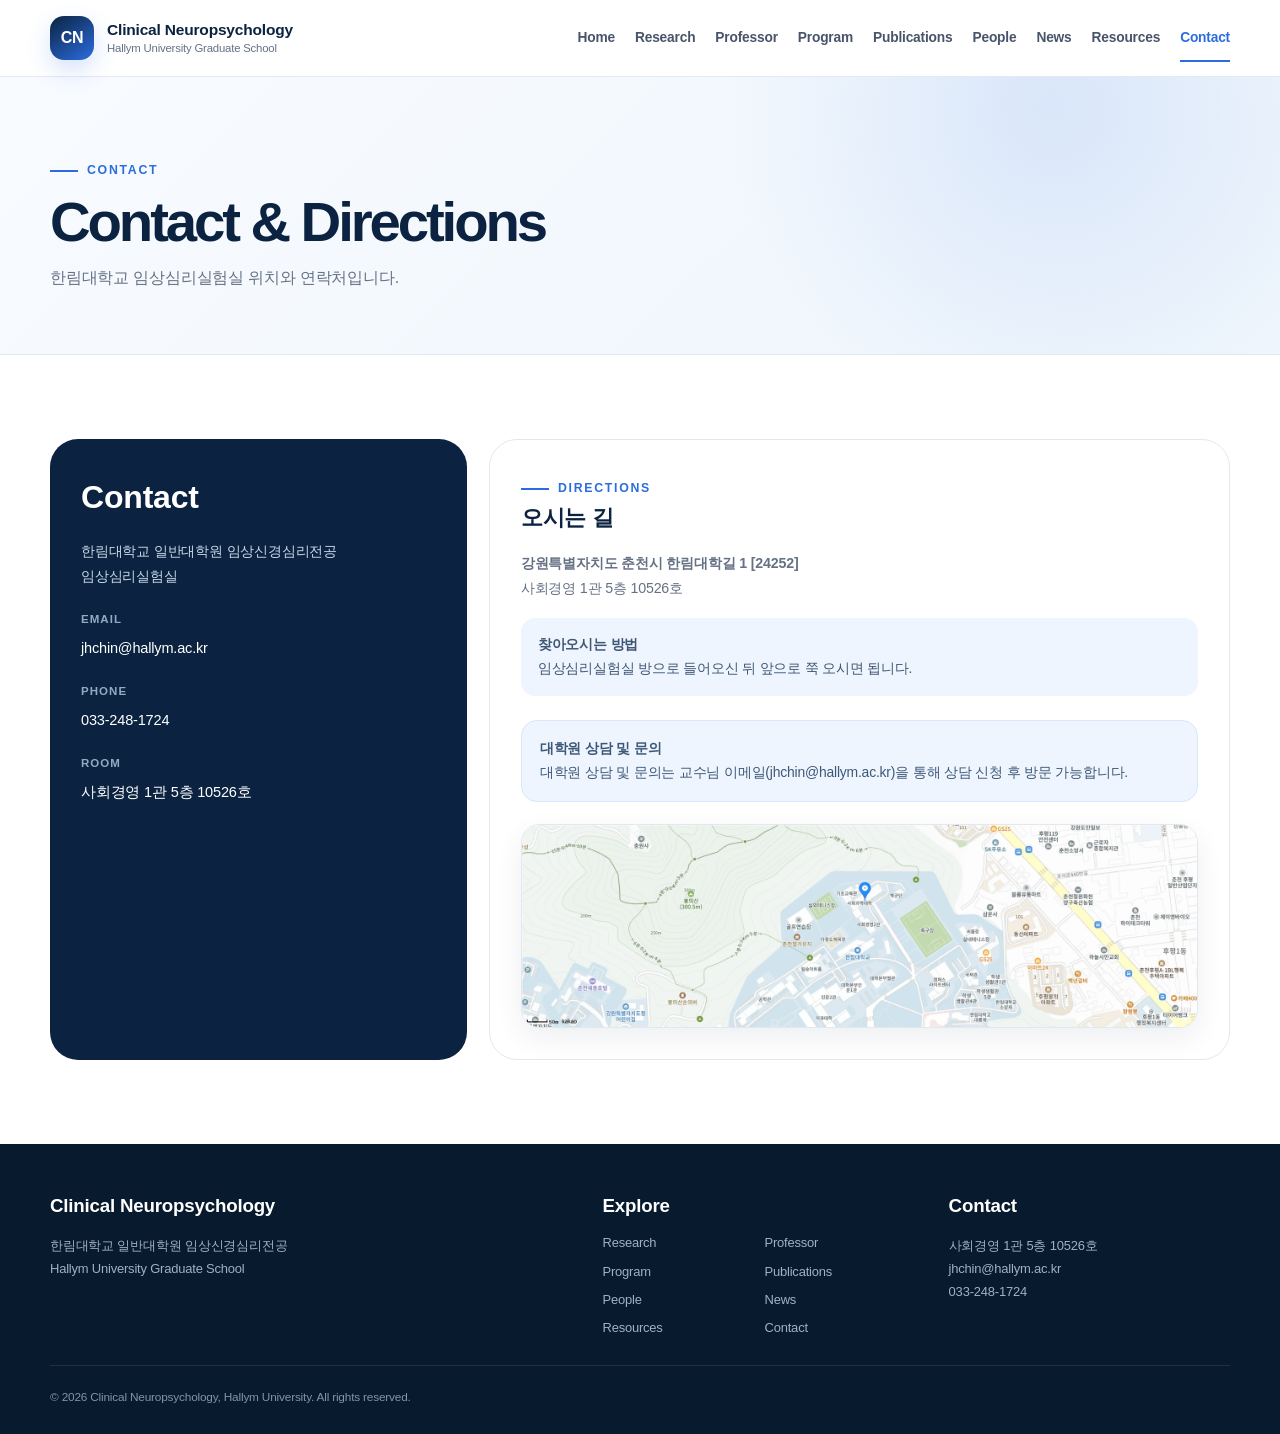
==== commit 64ab7c98: "Add files via upload" ====
--- a/contact.html
+++ b/contact.html
@@ -13,28 +13,87 @@
   <div class="container nav-inner">
     <a class="brand" href="index.html">
       <div class="mark">CN</div>
-      <div><strong data-site="lab_name_en">Clinical Neuropsychology</strong><span data-site="school_en">Hallym University Graduate School</span></div>
+      <div>
+        <strong data-site="lab_name_en">Clinical Neuropsychology</strong>
+        <span data-site="school_en">Hallym University Graduate School</span>
+      </div>
     </a>
     <button class="menu-btn" aria-label="메뉴 열기">☰</button>
-    <ul class="menu"><li><a href="index.html" class="">Home</a></li><li><a href="research.html" class="">Research</a></li><li><a href="professor.html" class="">Professor</a></li><li><a href="program.html">Program</a></li><li><a href="publications.html" class="">Publications</a></li><li><a href="people.html" class="">People</a></li><li><a href="news.html" class="">News</a></li><li><a href="resources.html" class="">Resources</a></li><li><a href="contact.html" class="active">Contact</a></li></ul>
+    <ul class="menu">
+      <li><a href="index.html" data-nav="home">Home</a></li>
+      <li><a href="research.html" data-nav="research">Research</a></li>
+      <li><a href="professor.html" data-nav="professor">Professor</a></li>
+      <li><a href="program.html" data-nav="program">Program</a></li>
+      <li><a href="publications.html" data-nav="publications">Publications</a></li>
+      <li><a href="people.html" data-nav="people">People</a></li>
+      <li><a href="news.html" data-nav="news">News</a></li>
+      <li><a href="resources.html" data-nav="resources">Resources</a></li>
+      <li><a href="contact.html" data-nav="contact">Contact</a></li>
+    </ul>
   </div>
 </nav>
 
 <header class="page-hero"><div class="container"><div class="eyebrow">Contact</div><h1>Contact & Directions</h1><p>한림대학교 임상심리실험실 위치와 연락처입니다.</p></div></header>
-<section><div class="container contact-grid"><div class="contact-dark"><h2>Contact</h2><p><span data-site="lab_name_ko"></span><br><span data-site="room_name"></span></p><div class="citem"><strong>Email</strong><a data-site-mail></a></div><div class="citem"><strong>Phone</strong><a data-site-phone></a></div><div class="citem"><strong>Room</strong><span data-site="room"></span></div></div><div class="route"><div class="eyebrow">Directions</div><h3>오시는 길</h3><p><strong data-site="address"></strong><br><span data-site="room"></span></p><div class="route-note"><strong>찾아오시는 방법</strong><br><span data-site="directions"></span></div><div class="consultation"><strong>대학원 상담 및 문의</strong><br><span id="contact-consultation"></span></div><div class="map"><img id="campus-map" src="assets/images/hallym-campus-map.webp" alt="한림대학교 캠퍼스 지도"></div></div></div></section>
+<section><div class="container contact-grid"><div class="contact-dark"><h2>Contact</h2><p><span data-site="lab_name_ko"></span><br><span data-site="room_name"></span></p><div class="citem"><strong>Email</strong><a data-site-mail></a></div><div class="citem"><strong>Phone</strong><a data-site-phone></a></div><div class="citem"><strong>Room</strong><span data-site="room"></span></div></div><div class="route"><div class="eyebrow">Directions</div><h3>오시는 길</h3><p><strong data-site="address"></strong><br><span data-site="room"></span></p><div class="route-note"><strong>찾아오시는 방법</strong><br><span data-site="directions"></span></div><div class="consultation"><strong>대학원 상담 및 문의</strong><br><span id="contact-consultation"></span></div><div class="map map-interactive" id="map-preview" tabindex="0" role="button" aria-label="캠퍼스 지도 크게 보기">
+        <img id="campus-map" src="assets/images/hallym-campus-map.webp" alt="한림대학교 캠퍼스 지도">
+        <div class="map-hover-label">클릭하여 크게 보기 ↗</div>
+      </div></div></div></section>
 
 
 <footer>
   <div class="container">
     <div class="footer-grid">
-      <div><h3 data-site="lab_name_en">Clinical Neuropsychology</h3><p><span data-site="lab_name_ko">한림대학교 일반대학원 임상신경심리전공</span><br><span data-site="school_en">Hallym University Graduate School</span></p></div>
-      <div><h3>Explore</h3><div class="footer-links"><a href="research.html">Research</a><a href="professor.html">Professor</a><a href="program.html">Program</a><a href="publications.html">Publications</a><a href="people.html">People</a></div></div>
-      <div><h3>Contact</h3><p><span data-site="room">사회경영 1관 5층 10526호</span><br><a data-site-mail href="mailto:jhchin@hallym.ac.kr">jhchin@hallym.ac.kr</a><br><a data-site-phone href="tel:0332481724">033-248-1724</a></p></div>
+      <div>
+        <h3 data-site="lab_name_en">Clinical Neuropsychology</h3>
+        <p><span data-site="lab_name_ko">한림대학교 일반대학원 임상신경심리전공</span><br>
+        <span data-site="school_en">Hallym University Graduate School</span></p>
+      </div>
+      <div>
+        <h3>Explore</h3>
+        <div class="footer-links">
+          <a href="research.html">Research</a>
+          <a href="professor.html">Professor</a>
+          <a href="program.html">Program</a>
+          <a href="publications.html">Publications</a>
+          <a href="people.html">People</a>
+          <a href="news.html">News</a>
+          <a href="resources.html">Resources</a>
+          <a href="contact.html">Contact</a>
+        </div>
+      </div>
+      <div>
+        <h3>Contact</h3>
+        <p><span data-site="room">사회경영 1관 5층 10526호</span><br>
+        <a data-site-mail href="mailto:jhchin@hallym.ac.kr">jhchin@hallym.ac.kr</a><br>
+        <a data-site-phone href="tel:0332481724">033-248-1724</a></p>
+      </div>
     </div>
     <div class="copyright">© <span class="current-year">2026</span> Clinical Neuropsychology, Hallym University. All rights reserved.</div>
   </div>
 </footer>
 <script src="assets/js/app.js"></script>
 
+
+<div class="map-modal" id="map-modal" aria-hidden="true">
+  <div class="map-modal-backdrop" data-map-close></div>
+  <div class="map-modal-panel" role="dialog" aria-modal="true" aria-label="한림대학교 캠퍼스 지도">
+    <div class="map-modal-header">
+      <div>
+        <strong>한림대학교 캠퍼스 지도</strong>
+        <span>마우스 휠 또는 + / − 버튼으로 확대·축소할 수 있습니다.</span>
+      </div>
+      <button class="map-control close" type="button" data-map-close aria-label="지도 닫기">×</button>
+    </div>
+    <div class="map-stage" id="map-stage">
+      <img id="map-large" src="assets/images/hallym-campus-map.webp" alt="한림대학교 캠퍼스 지도 확대 보기">
+    </div>
+    <div class="map-controls">
+      <button class="map-control" type="button" id="map-minus" aria-label="축소">−</button>
+      <button class="map-control reset" type="button" id="map-reset">100%</button>
+      <button class="map-control" type="button" id="map-plus" aria-label="확대">+</button>
+    </div>
+  </div>
+</div>
+
 </body>
 </html>
--- a/assets/css/style.css
+++ b/assets/css/style.css
@@ -100,3 +100,1064 @@
 .program-promo h2{font-size:2rem;line-height:1.15;margin:8px 0 12px}.program-promo p{color:#cbdced;margin:0}.program-promo .eyebrow{color:#9bc4ff}.program-promo .eyebrow:before{background:#9bc4ff}.program-promo-actions{display:flex;justify-content:flex-end}
 @media(max-width:1000px){.training-grid{grid-template-columns:1fr 1fr}.pathway{grid-template-columns:1fr 1fr}.path-step:not(:last-child):after{display:none}.destination-grid{grid-template-columns:1fr 1fr}}
 @media(max-width:760px){.program-intro,.students-grid,.program-promo{grid-template-columns:1fr}.two-list,.conference-grid{grid-template-columns:1fr}.training-grid{grid-template-columns:1fr}.pathway,.destination-grid{grid-template-columns:1fr}.program-promo-actions{justify-content:flex-start}}
+
+.news-detail{
+  margin-top:16px;padding-top:15px;border-top:1px solid var(--line);
+  color:#536176;font-size:.84rem;line-height:1.75;white-space:normal
+}
+/* =========================================================
+   Layout refinement v1
+   - Consistent horizontal alignment
+   - Equal card rhythm
+   - Cleaner section heading grid
+   - Better large-screen proportions
+   ========================================================= */
+
+/* Global reading rhythm */
+body{
+  word-break:keep-all;
+  overflow-wrap:break-word;
+}
+.container{
+  width:min(1240px,calc(100% - 56px));
+}
+section{
+  padding:104px 0;
+}
+
+/* Navigation */
+.nav-inner{
+  min-height:82px;
+}
+.menu{
+  gap:22px;
+}
+.menu a{
+  display:flex;
+  align-items:center;
+  min-height:82px;
+  padding:0;
+}
+.menu a.active:after{
+  bottom:17px;
+}
+
+/* Home hero: stronger left/right alignment */
+.hero-grid{
+  min-height:640px;
+  grid-template-columns:minmax(0,1.04fr) minmax(390px,.86fr);
+  gap:76px;
+  padding:76px 0;
+}
+.hero-grid > div:first-child{
+  max-width:650px;
+}
+.hero h1{
+  max-width:640px;
+  margin:17px 0 24px;
+}
+.hero .lead{
+  max-width:610px;
+  line-height:1.8;
+}
+.sublead{
+  margin-top:2px;
+}
+.visual{
+  width:100%;
+  max-width:470px;
+  min-height:410px;
+  justify-self:end;
+}
+
+/* Four key areas under hero */
+.stats{
+  align-items:stretch;
+}
+.stat{
+  min-height:104px;
+  display:flex;
+  flex-direction:column;
+  justify-content:center;
+  padding:24px 28px;
+}
+.stat strong{
+  line-height:1.15;
+  margin-bottom:7px;
+}
+.stat span{
+  line-height:1.35;
+}
+
+/* Section titles and their explanatory text now share a fixed grid */
+.section-head{
+  display:grid;
+  grid-template-columns:minmax(0,1fr) minmax(320px,500px);
+  align-items:start;
+  column-gap:72px;
+  row-gap:14px;
+  margin-bottom:38px;
+}
+.section-head > div{
+  min-width:0;
+}
+.section-head h2{
+  margin-top:9px;
+}
+.section-head > p{
+  justify-self:end;
+  width:100%;
+  max-width:500px;
+  padding-top:27px;
+  line-height:1.8;
+}
+
+/* Cards: identical top/bottom rhythm */
+.grid3,
+.grid2{
+  align-items:stretch;
+}
+.grid3 > .card,
+.grid2 > .card{
+  height:100%;
+  display:flex;
+  flex-direction:column;
+}
+.grid3 > .card{
+  min-height:242px;
+}
+.grid2 > .card{
+  min-height:225px;
+}
+.card{
+  padding:31px 30px 29px;
+}
+.card .icon{
+  flex:0 0 auto;
+  margin-bottom:22px;
+}
+.grid3 > .card h3{
+  min-height:2.75em;
+  display:flex;
+  align-items:flex-end;
+}
+.card h3{
+  line-height:1.35;
+  margin-bottom:10px;
+}
+.card p{
+  line-height:1.7;
+}
+
+/* Project cards */
+.grid2 > .project{
+  height:100%;
+}
+.project{
+  min-height:245px;
+  display:flex;
+  flex-direction:column;
+  justify-content:flex-start;
+  padding:32px 32px 30px;
+}
+.project h3{
+  margin-top:14px;
+  margin-bottom:12px;
+  line-height:1.5;
+}
+.project p{
+  margin-top:auto;
+  line-height:1.7;
+}
+
+/* Page hero */
+.page-hero{
+  padding:92px 0 76px;
+}
+.page-hero p{
+  line-height:1.8;
+}
+
+/* Professor page */
+.pi-grid{
+  grid-template-columns:minmax(320px,.72fr) minmax(0,1.28fr);
+  gap:64px;
+}
+.pi-info{
+  min-width:0;
+}
+.info-grid{
+  align-items:stretch;
+}
+.info-box{
+  height:100%;
+}
+
+/* Publications */
+.pub{
+  grid-template-columns:94px minmax(0,1fr) auto;
+  gap:24px;
+  padding:23px 0;
+}
+.pub-title{
+  line-height:1.55;
+}
+.pub-meta{
+  margin-top:6px;
+}
+
+/* People / news */
+.member-grid,
+.news-grid{
+  align-items:stretch;
+}
+.member,
+.news-card{
+  height:100%;
+}
+.member-body,
+.news-body{
+  padding:24px;
+}
+
+/* Program page */
+.program-intro{
+  align-items:stretch;
+  gap:24px;
+}
+.definition-box,
+.assessment-box{
+  height:100%;
+}
+.training-grid{
+  align-items:stretch;
+}
+.training-card{
+  height:100%;
+  display:flex;
+  flex-direction:column;
+}
+.training-card ul{
+  margin-top:auto;
+  padding-top:13px;
+}
+.conference-panel,
+.student-panel,
+.destination{
+  height:100%;
+}
+.curriculum-table th,
+.curriculum-table td{
+  vertical-align:middle;
+  line-height:1.55;
+}
+
+/* Research topics */
+.topic-card{
+  align-items:start;
+}
+.topic-card h3{
+  line-height:1.45;
+}
+
+/* Contact */
+.contact-grid{
+  align-items:stretch;
+}
+.contact-dark,
+.route{
+  height:100%;
+}
+
+/* Footer */
+.footer-grid{
+  align-items:start;
+}
+
+/* Large desktop: keep content substantial instead of looking tiny and scattered */
+@media(min-width:1500px){
+  .container{
+    width:min(1280px,calc(100% - 80px));
+  }
+  .hero-grid{
+    min-height:660px;
+    gap:88px;
+  }
+  .visual{
+    max-width:490px;
+  }
+}
+
+/* Tablet */
+@media(max-width:1000px){
+  .container{
+    width:min(100% - 40px,1240px);
+  }
+  .hero-grid{
+    grid-template-columns:1fr;
+    gap:42px;
+  }
+  .hero-grid > div:first-child{
+    max-width:760px;
+  }
+  .visual{
+    justify-self:start;
+    max-width:560px;
+  }
+  .section-head{
+    grid-template-columns:1fr;
+    row-gap:15px;
+  }
+  .section-head > p{
+    justify-self:start;
+    max-width:700px;
+    padding-top:0;
+  }
+  .pi-grid{
+    grid-template-columns:1fr;
+    gap:38px;
+  }
+}
+
+/* Mobile */
+@media(max-width:760px){
+  .container{
+    width:min(100% - 28px,1240px);
+  }
+  section{
+    padding:70px 0;
+  }
+  .nav-inner{
+    min-height:68px;
+  }
+  .menu a{
+    min-height:auto;
+  }
+  .hero-grid{
+    padding:55px 0;
+    gap:34px;
+  }
+  .hero h1{
+    font-size:2.65rem;
+  }
+  .visual{
+    min-height:320px;
+  }
+  .stat{
+    min-height:92px;
+    padding:19px 16px;
+  }
+  .section-head{
+    margin-bottom:30px;
+  }
+  .grid3 > .card h3{
+    min-height:0;
+    display:block;
+  }
+  .grid3 > .card,
+  .grid2 > .card,
+  .project{
+    min-height:0;
+  }
+  .pub{
+    grid-template-columns:64px minmax(0,1fr);
+    gap:14px;
+  }
+}
+/* =========================================================
+   Academic alignment refinement v2
+   Inspired by clean university/lab information hierarchy
+   ========================================================= */
+
+:root{
+  --content-max:1180px;
+  --section-y:88px;
+  --heading-gap:14px;
+  --block-gap:32px;
+}
+
+/* ---------- Global text rhythm ---------- */
+body{
+  line-height:1.72;
+  letter-spacing:-0.012em;
+}
+.container{
+  width:min(var(--content-max),calc(100% - 48px));
+}
+section{
+  padding:var(--section-y) 0;
+}
+p{
+  line-height:1.75;
+}
+
+/* ---------- Header / navigation ---------- */
+.nav-inner{
+  min-height:76px;
+}
+.brand{
+  flex:0 0 auto;
+}
+.brand strong{
+  line-height:1.25;
+}
+.brand span{
+  margin-top:1px;
+  line-height:1.35;
+}
+.menu{
+  gap:20px;
+}
+.menu a{
+  min-height:76px;
+  font-size:.86rem;
+  white-space:nowrap;
+}
+.menu a.active:after{
+  bottom:14px;
+}
+
+/* ---------- Hero ----------
+   Keep the text and visual on one stable baseline.
+*/
+.hero-grid{
+  min-height:590px;
+  grid-template-columns:minmax(0,1.08fr) minmax(360px,.82fr);
+  gap:68px;
+  padding:66px 0;
+}
+.hero-grid > div:first-child{
+  max-width:620px;
+}
+.hero .eyebrow{
+  margin-bottom:0;
+}
+.hero h1{
+  max-width:610px;
+  font-size:clamp(3rem,4.55vw,4.65rem);
+  line-height:1.04;
+  margin:16px 0 20px;
+}
+.hero .lead{
+  max-width:590px;
+  margin-bottom:8px;
+  line-height:1.72;
+}
+.sublead{
+  margin:0 0 26px;
+  line-height:1.55;
+}
+.actions{
+  margin-top:0;
+}
+.visual{
+  max-width:455px;
+  min-height:390px;
+  justify-self:end;
+  align-self:center;
+}
+
+/* ---------- Key areas ----------
+   Same text baseline and same amount of internal whitespace.
+*/
+.stat{
+  min-height:96px;
+  padding:22px 26px;
+  justify-content:center;
+}
+.stat strong{
+  font-size:1.3rem;
+  margin-bottom:5px;
+}
+.stat span{
+  line-height:1.35;
+}
+
+/* ---------- Section heading system ----------
+   IMPORTANT: title + description are one vertical block.
+   This removes the 'left title / right floating paragraph' feeling.
+*/
+.section-head{
+  display:block;
+  margin-bottom:34px;
+  max-width:760px;
+}
+.section-head > div{
+  width:100%;
+}
+.section-head .eyebrow{
+  margin-bottom:0;
+}
+.section-head h2{
+  margin:9px 0 0;
+  font-size:clamp(2rem,2.8vw,2.8rem);
+  line-height:1.13;
+  letter-spacing:-.04em;
+}
+.section-head > p{
+  width:auto;
+  max-width:680px;
+  padding-top:0;
+  margin:15px 0 0;
+  line-height:1.72;
+  color:#6a7688;
+}
+
+/* Right-side button can sit separately without disturbing text hierarchy */
+.section-head > a.btn{
+  margin-top:18px;
+}
+
+/* ---------- Card systems ---------- */
+.grid3,
+.grid2,
+.member-grid,
+.news-grid{
+  gap:20px;
+}
+.card{
+  padding:28px 28px 27px;
+}
+.grid3 > .card{
+  min-height:224px;
+}
+.grid2 > .card{
+  min-height:214px;
+}
+.card .icon{
+  margin-bottom:20px;
+}
+.grid3 > .card h3{
+  min-height:2.65em;
+  align-items:flex-start;
+}
+.card h3{
+  font-size:1.12rem;
+  line-height:1.4;
+  margin-bottom:9px;
+}
+.card p{
+  font-size:.88rem;
+  line-height:1.7;
+}
+
+/* ---------- Current projects ---------- */
+.project{
+  min-height:230px;
+  padding:29px 30px 27px;
+}
+.project .meta{
+  margin-bottom:10px;
+}
+.project h3{
+  margin:0 0 13px;
+  line-height:1.48;
+  font-size:1.14rem;
+}
+.project p{
+  margin-top:auto;
+  font-size:.84rem;
+  line-height:1.68;
+}
+
+/* ---------- Page hero ----------
+   Same vertical rhythm on Research / Program / Professor / etc.
+*/
+.page-hero{
+  padding:76px 0 62px;
+}
+.page-hero .container{
+  max-width:var(--content-max);
+}
+.page-hero h1{
+  margin:11px 0 13px;
+  font-size:clamp(2.55rem,4.4vw,4.25rem);
+}
+.page-hero p{
+  max-width:680px;
+  line-height:1.72;
+}
+
+/* ---------- Professor ---------- */
+.pi-grid{
+  grid-template-columns:minmax(300px,380px) minmax(0,1fr);
+  gap:58px;
+}
+.pi-photo{
+  max-width:380px;
+}
+.pi-info h2{
+  margin:10px 0 5px;
+}
+.en-name{
+  margin-bottom:13px;
+}
+.position{
+  margin-bottom:21px;
+}
+.info-grid{
+  gap:16px;
+}
+.info-box{
+  padding:20px 21px;
+}
+
+/* ---------- Publications ---------- */
+.toolbar{
+  margin-bottom:22px;
+}
+.pub{
+  grid-template-columns:86px minmax(0,1fr) auto;
+  padding:20px 0;
+}
+.pub-title{
+  line-height:1.5;
+}
+.pub-meta{
+  margin-top:5px;
+}
+
+/* ---------- Program page ---------- */
+.program-intro{
+  grid-template-columns:1fr 1fr;
+  gap:20px;
+}
+.definition-box,
+.assessment-box{
+  padding:29px;
+}
+.definition-box h2{
+  margin:9px 0 14px;
+  font-size:1.75rem;
+}
+.two-list{
+  gap:14px;
+  margin-top:18px;
+}
+.list-panel{
+  padding:16px;
+}
+.training-grid{
+  gap:18px;
+}
+.training-card{
+  padding:24px;
+}
+.conference-grid{
+  gap:18px;
+}
+.students-grid{
+  gap:20px;
+}
+.student-panel{
+  padding:25px;
+}
+.pathway{
+  gap:12px;
+}
+.path-step{
+  min-height:104px;
+  padding:18px 13px;
+}
+.destination-grid{
+  gap:12px;
+  margin-top:22px;
+}
+.destination{
+  padding:19px;
+}
+
+/* ---------- Research topic list ---------- */
+.topic-list{
+  gap:14px;
+}
+.topic-card{
+  padding:21px 22px;
+  gap:16px;
+}
+.topic-card h3{
+  margin-bottom:6px;
+}
+
+/* ---------- People / News ---------- */
+.member-body,
+.news-body{
+  padding:22px;
+}
+.member h3,
+.news-card h3{
+  line-height:1.4;
+}
+.news-card h3{
+  margin:7px 0 8px;
+}
+
+/* ---------- Contact ---------- */
+.contact-grid{
+  gap:22px;
+}
+.contact-dark,
+.route{
+  padding:31px;
+}
+
+/* ---------- Footer ---------- */
+footer{
+  padding-top:46px;
+}
+.footer-grid{
+  gap:40px;
+}
+.copyright{
+  margin-top:26px;
+}
+
+/* ---------- Large desktop ---------- */
+@media(min-width:1450px){
+  .container{
+    width:min(1220px,calc(100% - 72px));
+  }
+  .hero-grid{
+    min-height:610px;
+  }
+}
+
+/* ---------- Tablet ---------- */
+@media(max-width:1000px){
+  :root{
+    --section-y:76px;
+  }
+  .container{
+    width:min(100% - 40px,var(--content-max));
+  }
+  .hero-grid{
+    grid-template-columns:1fr;
+    min-height:auto;
+    gap:38px;
+    padding:58px 0 62px;
+  }
+  .hero-grid > div:first-child{
+    max-width:680px;
+  }
+  .visual{
+    justify-self:start;
+    max-width:500px;
+  }
+  .section-head{
+    max-width:720px;
+  }
+  .pi-grid{
+    grid-template-columns:1fr;
+    gap:34px;
+  }
+  .pi-photo{
+    max-width:360px;
+  }
+}
+
+/* ---------- Mobile ---------- */
+@media(max-width:760px){
+  :root{
+    --section-y:64px;
+  }
+  .container{
+    width:min(100% - 28px,var(--content-max));
+  }
+  .nav-inner{
+    min-height:66px;
+  }
+  .hero-grid{
+    padding:50px 0 54px;
+    gap:30px;
+  }
+  .hero h1{
+    font-size:2.52rem;
+    line-height:1.06;
+  }
+  .visual{
+    min-height:300px;
+  }
+  .section-head{
+    margin-bottom:27px;
+  }
+  .section-head h2{
+    font-size:2rem;
+  }
+  .section-head > p{
+    margin-top:12px;
+  }
+  .grid3,
+  .grid2,
+  .member-grid,
+  .news-grid{
+    gap:14px;
+  }
+  .card,
+  .project{
+    padding:23px;
+  }
+  .program-intro{
+    grid-template-columns:1fr;
+  }
+}
+/* =========================================================
+   FINAL CONSISTENCY PACK
+   ========================================================= */
+
+/* 1) Unified academic hierarchy: title -> description -> content */
+.section-head{
+  max-width:760px !important;
+  display:block !important;
+  margin-bottom:32px !important;
+}
+.section-head > p{
+  max-width:680px !important;
+  margin:13px 0 0 !important;
+  padding-top:0 !important;
+  justify-self:start !important;
+}
+
+/* Buttons that live inside section headings stay below text */
+.section-head > a.btn{
+  margin-top:18px;
+}
+
+/* 2) Tighter, more even vertical spacing across the site */
+section{
+  padding-top:84px;
+  padding-bottom:84px;
+}
+.hero + .stats-wrap{
+  margin-top:0;
+}
+.program-promo{
+  margin-top:0;
+}
+
+/* 3) Consistent equal-height card rhythm */
+.grid3,
+.grid2,
+.member-grid,
+.news-grid,
+.training-grid,
+.destination-grid{
+  align-items:stretch;
+}
+.card,
+.project,
+.member,
+.news-card,
+.training-card,
+.destination{
+  height:100%;
+}
+
+/* 4) Home: single news card should not look stranded */
+#home-news:has(.news-card:only-child){
+  grid-template-columns:minmax(280px,360px);
+}
+#home-news:has(.news-card:only-child) .news-card{
+  max-width:360px;
+}
+
+/* 5) Empty-state pages: center the message in the available width */
+.member-grid > .empty,
+.resource-list > .empty{
+  width:min(100%,760px);
+  margin:0 auto;
+}
+.member-grid > .empty{
+  grid-column:1 / -1;
+}
+
+/* 6) Footer is identical on every page and slightly denser */
+.footer-grid{
+  grid-template-columns:1.35fr .8fr .75fr;
+  gap:46px;
+}
+.footer-links{
+  grid-template-columns:1fr 1fr;
+  column-gap:24px;
+  row-gap:6px;
+}
+
+/* 7) Contact panel alignment */
+.contact-grid{
+  grid-template-columns:minmax(280px,.72fr) minmax(0,1.28fr);
+  align-items:stretch;
+}
+.contact-dark,
+.route{
+  height:100%;
+}
+
+/* 8) Interactive map preview */
+.map-interactive{
+  position:relative;
+  cursor:zoom-in;
+  isolation:isolate;
+}
+.map-interactive img{
+  transition:transform .28s ease,filter .28s ease;
+}
+.map-interactive:hover img{
+  transform:scale(1.025);
+  filter:brightness(.96);
+}
+.map-hover-label{
+  position:absolute;
+  right:12px;
+  bottom:12px;
+  padding:8px 11px;
+  border-radius:10px;
+  background:rgba(8,26,46,.88);
+  color:white;
+  font-size:.72rem;
+  font-weight:800;
+  opacity:0;
+  transform:translateY(4px);
+  transition:.2s;
+  pointer-events:none;
+}
+.map-interactive:hover .map-hover-label,
+.map-interactive:focus .map-hover-label{
+  opacity:1;
+  transform:translateY(0);
+}
+
+/* 9) Full-screen map viewer */
+body.map-open{
+  overflow:hidden;
+}
+.map-modal{
+  position:fixed;
+  inset:0;
+  z-index:1000;
+  display:none;
+  align-items:center;
+  justify-content:center;
+  padding:28px;
+}
+.map-modal.open{
+  display:flex;
+}
+.map-modal-backdrop{
+  position:absolute;
+  inset:0;
+  background:rgba(3,14,27,.76);
+  backdrop-filter:blur(6px);
+}
+.map-modal-panel{
+  position:relative;
+  z-index:1;
+  width:min(1180px,96vw);
+  height:min(760px,90vh);
+  display:grid;
+  grid-template-rows:auto minmax(0,1fr) auto;
+  background:#fff;
+  border-radius:22px;
+  overflow:hidden;
+  box-shadow:0 30px 90px rgba(0,0,0,.35);
+}
+.map-modal-header{
+  min-height:72px;
+  display:flex;
+  align-items:center;
+  justify-content:space-between;
+  gap:18px;
+  padding:16px 20px;
+  border-bottom:1px solid var(--line);
+}
+.map-modal-header strong{
+  display:block;
+  color:var(--navy);
+  font-size:1rem;
+}
+.map-modal-header span{
+  display:block;
+  margin-top:3px;
+  color:var(--muted);
+  font-size:.76rem;
+}
+.map-stage{
+  position:relative;
+  overflow:hidden;
+  background:#edf2f7;
+  display:flex;
+  align-items:center;
+  justify-content:center;
+}
+.map-stage img{
+  max-width:100%;
+  max-height:100%;
+  width:auto;
+  height:auto;
+  user-select:none;
+  touch-action:none;
+  transform-origin:center center;
+  cursor:grab;
+  transition:transform .08s linear;
+}
+.map-stage img.dragging{
+  cursor:grabbing;
+  transition:none;
+}
+.map-controls{
+  display:flex;
+  align-items:center;
+  justify-content:center;
+  gap:8px;
+  padding:12px;
+  border-top:1px solid var(--line);
+  background:#fff;
+}
+.map-control{
+  min-width:42px;
+  height:40px;
+  padding:0 12px;
+  border:1px solid var(--line);
+  border-radius:10px;
+  background:#fff;
+  color:var(--navy);
+  font-weight:850;
+  cursor:pointer;
+}
+.map-control:hover{
+  border-color:#a8c5ed;
+  background:var(--sky);
+}
+.map-control.reset{
+  min-width:72px;
+  font-size:.78rem;
+}
+.map-control.close{
+  flex:0 0 42px;
+  font-size:1.35rem;
+}
+
+/* 10) Smaller screens */
+@media(max-width:1000px){
+  .footer-links{
+    grid-template-columns:1fr;
+  }
+  .contact-grid{
+    grid-template-columns:1fr;
+  }
+}
+@media(max-width:760px){
+  section{
+    padding-top:64px;
+    padding-bottom:64px;
+  }
+  .map-modal{
+    padding:12px;
+  }
+  .map-modal-panel{
+    width:100%;
+    height:88vh;
+    border-radius:17px;
+  }
+  .map-modal-header span{
+    display:none;
+  }
+}
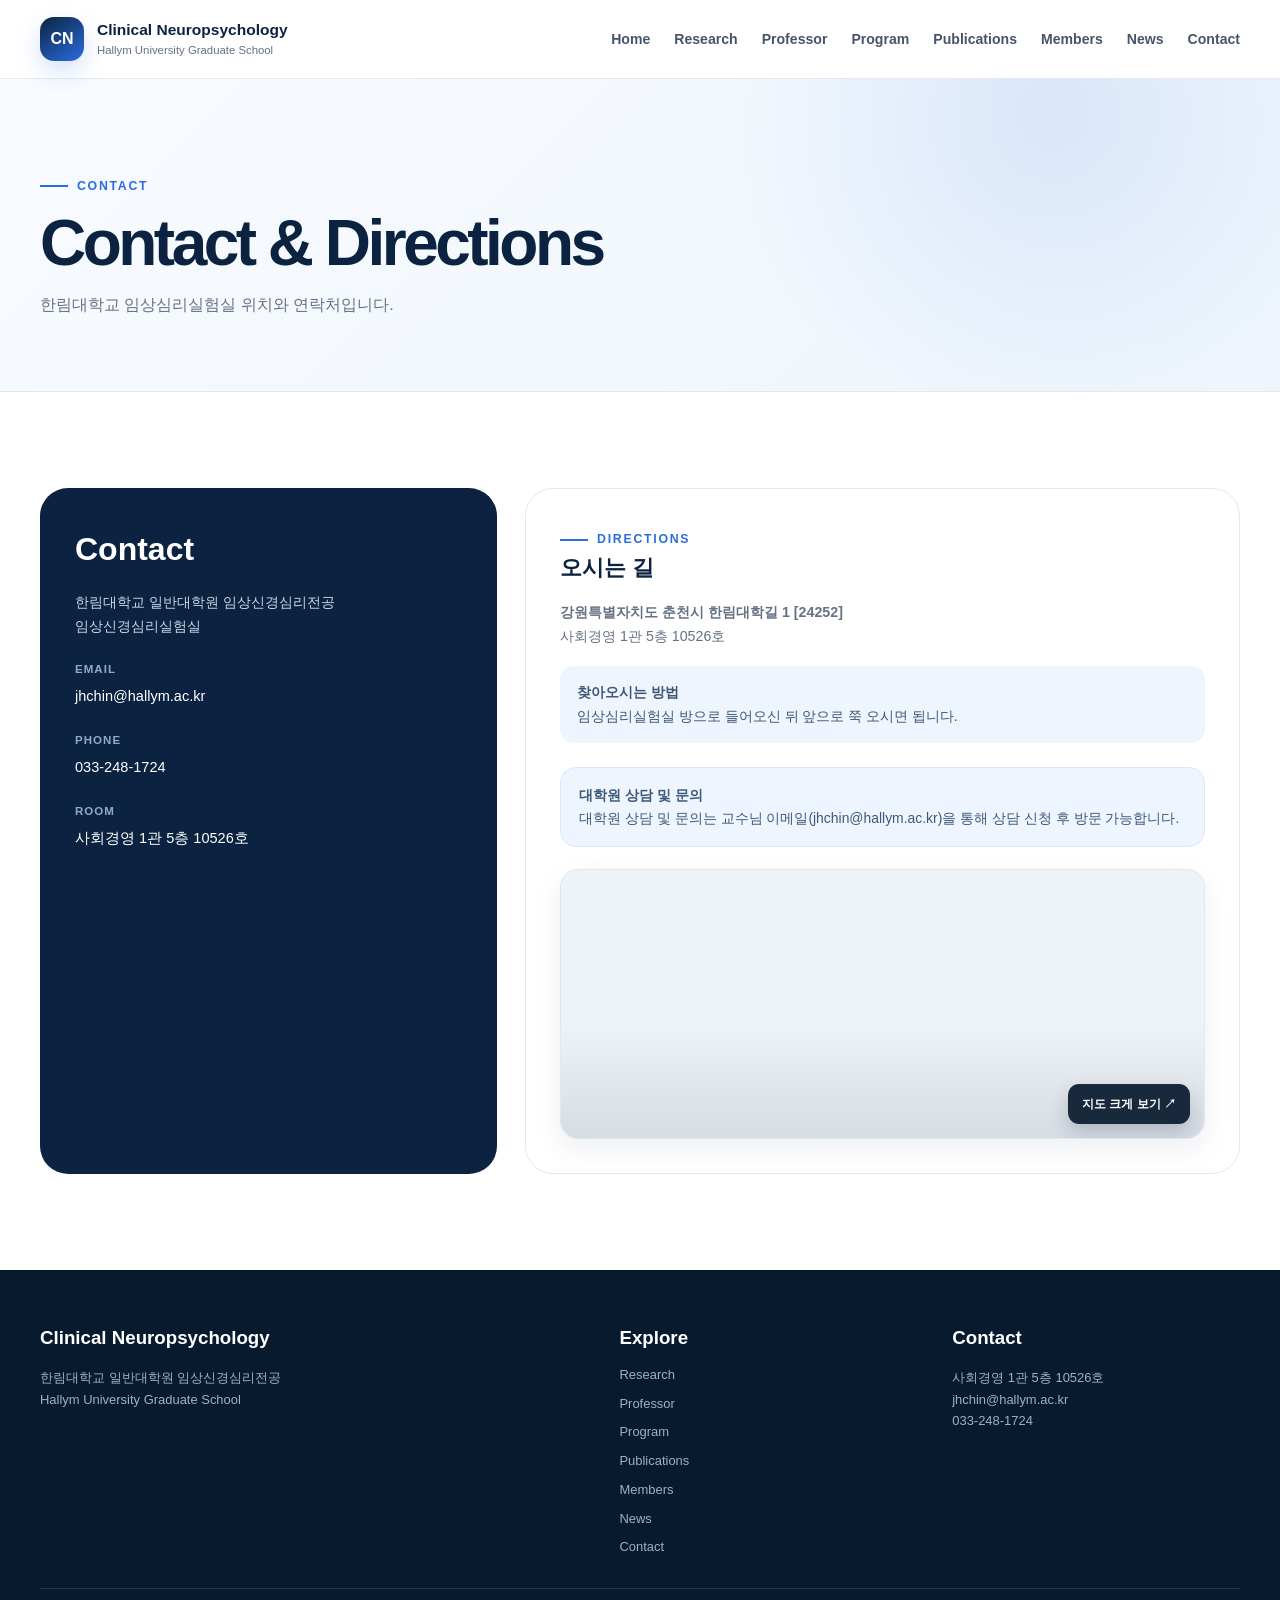
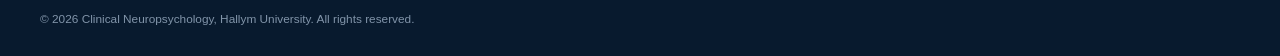
==== commit 22fc95f5: "Add files via upload" ====
--- a/contact.html
+++ b/contact.html
@@ -25,18 +25,24 @@
       <li><a href="professor.html" data-nav="professor">Professor</a></li>
       <li><a href="program.html" data-nav="program">Program</a></li>
       <li><a href="publications.html" data-nav="publications">Publications</a></li>
-      <li><a href="people.html" data-nav="people">People</a></li>
+      <li><a href="people.html" data-nav="people">Members</a></li>
       <li><a href="news.html" data-nav="news">News</a></li>
-      <li><a href="resources.html" data-nav="resources">Resources</a></li>
+      
       <li><a href="contact.html" data-nav="contact">Contact</a></li>
     </ul>
   </div>
 </nav>
 
 <header class="page-hero"><div class="container"><div class="eyebrow">Contact</div><h1>Contact & Directions</h1><p>한림대학교 임상심리실험실 위치와 연락처입니다.</p></div></header>
-<section><div class="container contact-grid"><div class="contact-dark"><h2>Contact</h2><p><span data-site="lab_name_ko"></span><br><span data-site="room_name"></span></p><div class="citem"><strong>Email</strong><a data-site-mail></a></div><div class="citem"><strong>Phone</strong><a data-site-phone></a></div><div class="citem"><strong>Room</strong><span data-site="room"></span></div></div><div class="route"><div class="eyebrow">Directions</div><h3>오시는 길</h3><p><strong data-site="address"></strong><br><span data-site="room"></span></p><div class="route-note"><strong>찾아오시는 방법</strong><br><span data-site="directions"></span></div><div class="consultation"><strong>대학원 상담 및 문의</strong><br><span id="contact-consultation"></span></div><div class="map map-interactive" id="map-preview" tabindex="0" role="button" aria-label="캠퍼스 지도 크게 보기">
-        <img id="campus-map" src="assets/images/hallym-campus-map.webp" alt="한림대학교 캠퍼스 지도">
-        <div class="map-hover-label">클릭하여 크게 보기 ↗</div>
+<section><div class="container contact-grid"><div class="contact-dark"><h2>Contact</h2><p><span data-site="lab_name_ko"></span><br><span data-site="room_name"></span></p><div class="citem"><strong>Email</strong><a data-site-mail></a></div><div class="citem"><strong>Phone</strong><a data-site-phone></a></div><div class="citem"><strong>Room</strong><span data-site="room"></span></div></div><div class="route"><div class="eyebrow">Directions</div><h3>오시는 길</h3><p><strong data-site="address"></strong><br><span data-site="room"></span></p><div class="route-note"><strong>찾아오시는 방법</strong><br><span data-site="directions"></span></div><div class="consultation"><strong>대학원 상담 및 문의</strong><br><span id="contact-consultation"></span></div><div class="external-map-preview" id="map-preview" tabindex="0" role="button" aria-label="한림대학교 지도 크게 보기">
+        <iframe
+          src="https://www.google.com/maps?q=Hallym+University,+1+Hallymdaehak-gil,+Chuncheon-si,+Gangwon-do,+South+Korea&output=embed"
+          title="한림대학교 위치 지도"
+          loading="lazy"
+          referrerpolicy="no-referrer-when-downgrade"
+          tabindex="-1"></iframe>
+        <button class="map-open-button" type="button" id="map-open-button">지도 크게 보기 ↗</button>
+      </div>
       </div></div></div></section>
 
 
@@ -55,9 +61,9 @@
           <a href="professor.html">Professor</a>
           <a href="program.html">Program</a>
           <a href="publications.html">Publications</a>
-          <a href="people.html">People</a>
+          <a href="people.html">Members</a>
           <a href="news.html">News</a>
-          <a href="resources.html">Resources</a>
+          
           <a href="contact.html">Contact</a>
         </div>
       </div>
@@ -76,24 +82,22 @@
 
 <div class="map-modal" id="map-modal" aria-hidden="true">
   <div class="map-modal-backdrop" data-map-close></div>
-  <div class="map-modal-panel" role="dialog" aria-modal="true" aria-label="한림대학교 캠퍼스 지도">
+  <div class="map-modal-panel external-map-panel" role="dialog" aria-modal="true" aria-label="한림대학교 지도">
     <div class="map-modal-header">
       <div>
-        <strong>한림대학교 캠퍼스 지도</strong>
-        <span>마우스 휠 또는 + / − 버튼으로 확대·축소할 수 있습니다.</span>
+        <strong>한림대학교 · 오시는 길</strong>
+        <span>지도 안에서 + / − 확대·축소와 드래그 이동을 사용할 수 있습니다.</span>
       </div>
       <button class="map-control close" type="button" data-map-close aria-label="지도 닫기">×</button>
     </div>
-    <div class="map-stage" id="map-stage">
-      <img id="map-large" src="assets/images/hallym-campus-map.webp" alt="한림대학교 캠퍼스 지도 확대 보기">
-    </div>
-    <div class="map-controls">
-      <button class="map-control" type="button" id="map-minus" aria-label="축소">−</button>
-      <button class="map-control reset" type="button" id="map-reset">100%</button>
-      <button class="map-control" type="button" id="map-plus" aria-label="확대">+</button>
+    <div class="external-map-large">
+      <iframe
+        src="https://www.google.com/maps?q=Hallym+University,+1+Hallymdaehak-gil,+Chuncheon-si,+Gangwon-do,+South+Korea&output=embed"
+        title="한림대학교 위치 지도 확대 보기"
+        loading="lazy"
+        referrerpolicy="no-referrer-when-downgrade"></iframe>
     </div>
   </div>
 </div>
-
 </body>
 </html>
--- a/assets/css/style.css
+++ b/assets/css/style.css
@@ -105,930 +105,54 @@
   margin-top:16px;padding-top:15px;border-top:1px solid var(--line);
   color:#536176;font-size:.84rem;line-height:1.75;white-space:normal
 }
+
 /* =========================================================
-   Layout refinement v1
-   - Consistent horizontal alignment
-   - Equal card rhythm
-   - Cleaner section heading grid
-   - Better large-screen proportions
+   MEMBERS / RESOURCES / EXTERNAL MAP UPDATE
    ========================================================= */
 
-/* Global reading rhythm */
-body{
-  word-break:keep-all;
-  overflow-wrap:break-word;
-}
-.container{
-  width:min(1240px,calc(100% - 56px));
-}
-section{
-  padding:104px 0;
-}
-
-/* Navigation */
-.nav-inner{
-  min-height:82px;
-}
-.menu{
-  gap:22px;
-}
-.menu a{
-  display:flex;
-  align-items:center;
-  min-height:82px;
-  padding:0;
-}
-.menu a.active:after{
-  bottom:17px;
-}
-
-/* Home hero: stronger left/right alignment */
-.hero-grid{
-  min-height:640px;
-  grid-template-columns:minmax(0,1.04fr) minmax(390px,.86fr);
-  gap:76px;
-  padding:76px 0;
-}
-.hero-grid > div:first-child{
-  max-width:650px;
-}
-.hero h1{
-  max-width:640px;
-  margin:17px 0 24px;
-}
-.hero .lead{
-  max-width:610px;
-  line-height:1.8;
-}
-.sublead{
-  margin-top:2px;
-}
-.visual{
+.external-map-preview{
+  position:relative;
+  height:270px;
+  margin-top:22px;
+  overflow:hidden;
+  border:1px solid var(--line);
+  border-radius:18px;
+  background:#eef3f8;
+  box-shadow:0 10px 28px rgba(11,35,64,.07);
+  cursor:zoom-in;
+}
+.external-map-preview iframe{
   width:100%;
-  max-width:470px;
-  min-height:410px;
-  justify-self:end;
-}
-
-/* Four key areas under hero */
-.stats{
-  align-items:stretch;
-}
-.stat{
-  min-height:104px;
-  display:flex;
-  flex-direction:column;
-  justify-content:center;
-  padding:24px 28px;
-}
-.stat strong{
-  line-height:1.15;
-  margin-bottom:7px;
-}
-.stat span{
-  line-height:1.35;
-}
-
-/* Section titles and their explanatory text now share a fixed grid */
-.section-head{
-  display:grid;
-  grid-template-columns:minmax(0,1fr) minmax(320px,500px);
-  align-items:start;
-  column-gap:72px;
-  row-gap:14px;
-  margin-bottom:38px;
-}
-.section-head > div{
-  min-width:0;
-}
-.section-head h2{
-  margin-top:9px;
-}
-.section-head > p{
-  justify-self:end;
-  width:100%;
-  max-width:500px;
-  padding-top:27px;
-  line-height:1.8;
-}
-
-/* Cards: identical top/bottom rhythm */
-.grid3,
-.grid2{
-  align-items:stretch;
-}
-.grid3 > .card,
-.grid2 > .card{
   height:100%;
-  display:flex;
-  flex-direction:column;
-}
-.grid3 > .card{
-  min-height:242px;
-}
-.grid2 > .card{
-  min-height:225px;
-}
-.card{
-  padding:31px 30px 29px;
-}
-.card .icon{
-  flex:0 0 auto;
-  margin-bottom:22px;
-}
-.grid3 > .card h3{
-  min-height:2.75em;
-  display:flex;
-  align-items:flex-end;
-}
-.card h3{
-  line-height:1.35;
-  margin-bottom:10px;
-}
-.card p{
-  line-height:1.7;
-}
-
-/* Project cards */
-.grid2 > .project{
-  height:100%;
-}
-.project{
-  min-height:245px;
-  display:flex;
-  flex-direction:column;
-  justify-content:flex-start;
-  padding:32px 32px 30px;
-}
-.project h3{
-  margin-top:14px;
-  margin-bottom:12px;
-  line-height:1.5;
-}
-.project p{
-  margin-top:auto;
-  line-height:1.7;
-}
-
-/* Page hero */
-.page-hero{
-  padding:92px 0 76px;
-}
-.page-hero p{
-  line-height:1.8;
-}
-
-/* Professor page */
-.pi-grid{
-  grid-template-columns:minmax(320px,.72fr) minmax(0,1.28fr);
-  gap:64px;
-}
-.pi-info{
-  min-width:0;
-}
-.info-grid{
-  align-items:stretch;
-}
-.info-box{
-  height:100%;
-}
-
-/* Publications */
-.pub{
-  grid-template-columns:94px minmax(0,1fr) auto;
-  gap:24px;
-  padding:23px 0;
-}
-.pub-title{
-  line-height:1.55;
-}
-.pub-meta{
-  margin-top:6px;
-}
-
-/* People / news */
-.member-grid,
-.news-grid{
-  align-items:stretch;
-}
-.member,
-.news-card{
-  height:100%;
-}
-.member-body,
-.news-body{
-  padding:24px;
-}
-
-/* Program page */
-.program-intro{
-  align-items:stretch;
-  gap:24px;
-}
-.definition-box,
-.assessment-box{
-  height:100%;
-}
-.training-grid{
-  align-items:stretch;
-}
-.training-card{
-  height:100%;
-  display:flex;
-  flex-direction:column;
-}
-.training-card ul{
-  margin-top:auto;
-  padding-top:13px;
-}
-.conference-panel,
-.student-panel,
-.destination{
-  height:100%;
-}
-.curriculum-table th,
-.curriculum-table td{
-  vertical-align:middle;
-  line-height:1.55;
-}
-
-/* Research topics */
-.topic-card{
-  align-items:start;
-}
-.topic-card h3{
-  line-height:1.45;
-}
-
-/* Contact */
-.contact-grid{
-  align-items:stretch;
-}
-.contact-dark,
-.route{
-  height:100%;
-}
-
-/* Footer */
-.footer-grid{
-  align-items:start;
-}
-
-/* Large desktop: keep content substantial instead of looking tiny and scattered */
-@media(min-width:1500px){
-  .container{
-    width:min(1280px,calc(100% - 80px));
-  }
-  .hero-grid{
-    min-height:660px;
-    gap:88px;
-  }
-  .visual{
-    max-width:490px;
-  }
-}
-
-/* Tablet */
-@media(max-width:1000px){
-  .container{
-    width:min(100% - 40px,1240px);
-  }
-  .hero-grid{
-    grid-template-columns:1fr;
-    gap:42px;
-  }
-  .hero-grid > div:first-child{
-    max-width:760px;
-  }
-  .visual{
-    justify-self:start;
-    max-width:560px;
-  }
-  .section-head{
-    grid-template-columns:1fr;
-    row-gap:15px;
-  }
-  .section-head > p{
-    justify-self:start;
-    max-width:700px;
-    padding-top:0;
-  }
-  .pi-grid{
-    grid-template-columns:1fr;
-    gap:38px;
-  }
-}
-
-/* Mobile */
-@media(max-width:760px){
-  .container{
-    width:min(100% - 28px,1240px);
-  }
-  section{
-    padding:70px 0;
-  }
-  .nav-inner{
-    min-height:68px;
-  }
-  .menu a{
-    min-height:auto;
-  }
-  .hero-grid{
-    padding:55px 0;
-    gap:34px;
-  }
-  .hero h1{
-    font-size:2.65rem;
-  }
-  .visual{
-    min-height:320px;
-  }
-  .stat{
-    min-height:92px;
-    padding:19px 16px;
-  }
-  .section-head{
-    margin-bottom:30px;
-  }
-  .grid3 > .card h3{
-    min-height:0;
-    display:block;
-  }
-  .grid3 > .card,
-  .grid2 > .card,
-  .project{
-    min-height:0;
-  }
-  .pub{
-    grid-template-columns:64px minmax(0,1fr);
-    gap:14px;
-  }
-}
-/* =========================================================
-   Academic alignment refinement v2
-   Inspired by clean university/lab information hierarchy
-   ========================================================= */
-
-:root{
-  --content-max:1180px;
-  --section-y:88px;
-  --heading-gap:14px;
-  --block-gap:32px;
-}
-
-/* ---------- Global text rhythm ---------- */
-body{
-  line-height:1.72;
-  letter-spacing:-0.012em;
-}
-.container{
-  width:min(var(--content-max),calc(100% - 48px));
-}
-section{
-  padding:var(--section-y) 0;
-}
-p{
-  line-height:1.75;
-}
-
-/* ---------- Header / navigation ---------- */
-.nav-inner{
-  min-height:76px;
-}
-.brand{
-  flex:0 0 auto;
-}
-.brand strong{
-  line-height:1.25;
-}
-.brand span{
-  margin-top:1px;
-  line-height:1.35;
-}
-.menu{
-  gap:20px;
-}
-.menu a{
-  min-height:76px;
-  font-size:.86rem;
-  white-space:nowrap;
-}
-.menu a.active:after{
+  border:0;
+  display:block;
+  pointer-events:none;
+}
+.external-map-preview::after{
+  content:"";
+  position:absolute;
+  inset:0;
+  background:linear-gradient(to top,rgba(8,26,46,.10),transparent 42%);
+  pointer-events:none;
+}
+.map-open-button{
+  position:absolute;
+  right:14px;
   bottom:14px;
-}
-
-/* ---------- Hero ----------
-   Keep the text and visual on one stable baseline.
-*/
-.hero-grid{
-  min-height:590px;
-  grid-template-columns:minmax(0,1.08fr) minmax(360px,.82fr);
-  gap:68px;
-  padding:66px 0;
-}
-.hero-grid > div:first-child{
-  max-width:620px;
-}
-.hero .eyebrow{
-  margin-bottom:0;
-}
-.hero h1{
-  max-width:610px;
-  font-size:clamp(3rem,4.55vw,4.65rem);
-  line-height:1.04;
-  margin:16px 0 20px;
-}
-.hero .lead{
-  max-width:590px;
-  margin-bottom:8px;
-  line-height:1.72;
-}
-.sublead{
-  margin:0 0 26px;
-  line-height:1.55;
-}
-.actions{
-  margin-top:0;
-}
-.visual{
-  max-width:455px;
-  min-height:390px;
-  justify-self:end;
-  align-self:center;
-}
-
-/* ---------- Key areas ----------
-   Same text baseline and same amount of internal whitespace.
-*/
-.stat{
-  min-height:96px;
-  padding:22px 26px;
-  justify-content:center;
-}
-.stat strong{
-  font-size:1.3rem;
-  margin-bottom:5px;
-}
-.stat span{
-  line-height:1.35;
-}
-
-/* ---------- Section heading system ----------
-   IMPORTANT: title + description are one vertical block.
-   This removes the 'left title / right floating paragraph' feeling.
-*/
-.section-head{
-  display:block;
-  margin-bottom:34px;
-  max-width:760px;
-}
-.section-head > div{
-  width:100%;
-}
-.section-head .eyebrow{
-  margin-bottom:0;
-}
-.section-head h2{
-  margin:9px 0 0;
-  font-size:clamp(2rem,2.8vw,2.8rem);
-  line-height:1.13;
-  letter-spacing:-.04em;
-}
-.section-head > p{
-  width:auto;
-  max-width:680px;
-  padding-top:0;
-  margin:15px 0 0;
-  line-height:1.72;
-  color:#6a7688;
-}
-
-/* Right-side button can sit separately without disturbing text hierarchy */
-.section-head > a.btn{
-  margin-top:18px;
-}
-
-/* ---------- Card systems ---------- */
-.grid3,
-.grid2,
-.member-grid,
-.news-grid{
-  gap:20px;
-}
-.card{
-  padding:28px 28px 27px;
-}
-.grid3 > .card{
-  min-height:224px;
-}
-.grid2 > .card{
-  min-height:214px;
-}
-.card .icon{
-  margin-bottom:20px;
-}
-.grid3 > .card h3{
-  min-height:2.65em;
-  align-items:flex-start;
-}
-.card h3{
-  font-size:1.12rem;
-  line-height:1.4;
-  margin-bottom:9px;
-}
-.card p{
-  font-size:.88rem;
-  line-height:1.7;
-}
-
-/* ---------- Current projects ---------- */
-.project{
-  min-height:230px;
-  padding:29px 30px 27px;
-}
-.project .meta{
-  margin-bottom:10px;
-}
-.project h3{
-  margin:0 0 13px;
-  line-height:1.48;
-  font-size:1.14rem;
-}
-.project p{
-  margin-top:auto;
-  font-size:.84rem;
-  line-height:1.68;
-}
-
-/* ---------- Page hero ----------
-   Same vertical rhythm on Research / Program / Professor / etc.
-*/
-.page-hero{
-  padding:76px 0 62px;
-}
-.page-hero .container{
-  max-width:var(--content-max);
-}
-.page-hero h1{
-  margin:11px 0 13px;
-  font-size:clamp(2.55rem,4.4vw,4.25rem);
-}
-.page-hero p{
-  max-width:680px;
-  line-height:1.72;
-}
-
-/* ---------- Professor ---------- */
-.pi-grid{
-  grid-template-columns:minmax(300px,380px) minmax(0,1fr);
-  gap:58px;
-}
-.pi-photo{
-  max-width:380px;
-}
-.pi-info h2{
-  margin:10px 0 5px;
-}
-.en-name{
-  margin-bottom:13px;
-}
-.position{
-  margin-bottom:21px;
-}
-.info-grid{
-  gap:16px;
-}
-.info-box{
-  padding:20px 21px;
-}
-
-/* ---------- Publications ---------- */
-.toolbar{
-  margin-bottom:22px;
-}
-.pub{
-  grid-template-columns:86px minmax(0,1fr) auto;
-  padding:20px 0;
-}
-.pub-title{
-  line-height:1.5;
-}
-.pub-meta{
-  margin-top:5px;
-}
-
-/* ---------- Program page ---------- */
-.program-intro{
-  grid-template-columns:1fr 1fr;
-  gap:20px;
-}
-.definition-box,
-.assessment-box{
-  padding:29px;
-}
-.definition-box h2{
-  margin:9px 0 14px;
-  font-size:1.75rem;
-}
-.two-list{
-  gap:14px;
-  margin-top:18px;
-}
-.list-panel{
-  padding:16px;
-}
-.training-grid{
-  gap:18px;
-}
-.training-card{
-  padding:24px;
-}
-.conference-grid{
-  gap:18px;
-}
-.students-grid{
-  gap:20px;
-}
-.student-panel{
-  padding:25px;
-}
-.pathway{
-  gap:12px;
-}
-.path-step{
-  min-height:104px;
-  padding:18px 13px;
-}
-.destination-grid{
-  gap:12px;
-  margin-top:22px;
-}
-.destination{
-  padding:19px;
-}
-
-/* ---------- Research topic list ---------- */
-.topic-list{
-  gap:14px;
-}
-.topic-card{
-  padding:21px 22px;
-  gap:16px;
-}
-.topic-card h3{
-  margin-bottom:6px;
-}
-
-/* ---------- People / News ---------- */
-.member-body,
-.news-body{
-  padding:22px;
-}
-.member h3,
-.news-card h3{
-  line-height:1.4;
-}
-.news-card h3{
-  margin:7px 0 8px;
-}
-
-/* ---------- Contact ---------- */
-.contact-grid{
-  gap:22px;
-}
-.contact-dark,
-.route{
-  padding:31px;
-}
-
-/* ---------- Footer ---------- */
-footer{
-  padding-top:46px;
-}
-.footer-grid{
-  gap:40px;
-}
-.copyright{
-  margin-top:26px;
-}
-
-/* ---------- Large desktop ---------- */
-@media(min-width:1450px){
-  .container{
-    width:min(1220px,calc(100% - 72px));
-  }
-  .hero-grid{
-    min-height:610px;
-  }
-}
-
-/* ---------- Tablet ---------- */
-@media(max-width:1000px){
-  :root{
-    --section-y:76px;
-  }
-  .container{
-    width:min(100% - 40px,var(--content-max));
-  }
-  .hero-grid{
-    grid-template-columns:1fr;
-    min-height:auto;
-    gap:38px;
-    padding:58px 0 62px;
-  }
-  .hero-grid > div:first-child{
-    max-width:680px;
-  }
-  .visual{
-    justify-self:start;
-    max-width:500px;
-  }
-  .section-head{
-    max-width:720px;
-  }
-  .pi-grid{
-    grid-template-columns:1fr;
-    gap:34px;
-  }
-  .pi-photo{
-    max-width:360px;
-  }
-}
-
-/* ---------- Mobile ---------- */
-@media(max-width:760px){
-  :root{
-    --section-y:64px;
-  }
-  .container{
-    width:min(100% - 28px,var(--content-max));
-  }
-  .nav-inner{
-    min-height:66px;
-  }
-  .hero-grid{
-    padding:50px 0 54px;
-    gap:30px;
-  }
-  .hero h1{
-    font-size:2.52rem;
-    line-height:1.06;
-  }
-  .visual{
-    min-height:300px;
-  }
-  .section-head{
-    margin-bottom:27px;
-  }
-  .section-head h2{
-    font-size:2rem;
-  }
-  .section-head > p{
-    margin-top:12px;
-  }
-  .grid3,
-  .grid2,
-  .member-grid,
-  .news-grid{
-    gap:14px;
-  }
-  .card,
-  .project{
-    padding:23px;
-  }
-  .program-intro{
-    grid-template-columns:1fr;
-  }
-}
-/* =========================================================
-   FINAL CONSISTENCY PACK
-   ========================================================= */
-
-/* 1) Unified academic hierarchy: title -> description -> content */
-.section-head{
-  max-width:760px !important;
-  display:block !important;
-  margin-bottom:32px !important;
-}
-.section-head > p{
-  max-width:680px !important;
-  margin:13px 0 0 !important;
-  padding-top:0 !important;
-  justify-self:start !important;
-}
-
-/* Buttons that live inside section headings stay below text */
-.section-head > a.btn{
-  margin-top:18px;
-}
-
-/* 2) Tighter, more even vertical spacing across the site */
-section{
-  padding-top:84px;
-  padding-bottom:84px;
-}
-.hero + .stats-wrap{
-  margin-top:0;
-}
-.program-promo{
-  margin-top:0;
-}
-
-/* 3) Consistent equal-height card rhythm */
-.grid3,
-.grid2,
-.member-grid,
-.news-grid,
-.training-grid,
-.destination-grid{
-  align-items:stretch;
-}
-.card,
-.project,
-.member,
-.news-card,
-.training-card,
-.destination{
-  height:100%;
-}
-
-/* 4) Home: single news card should not look stranded */
-#home-news:has(.news-card:only-child){
-  grid-template-columns:minmax(280px,360px);
-}
-#home-news:has(.news-card:only-child) .news-card{
-  max-width:360px;
-}
-
-/* 5) Empty-state pages: center the message in the available width */
-.member-grid > .empty,
-.resource-list > .empty{
-  width:min(100%,760px);
-  margin:0 auto;
-}
-.member-grid > .empty{
-  grid-column:1 / -1;
-}
-
-/* 6) Footer is identical on every page and slightly denser */
-.footer-grid{
-  grid-template-columns:1.35fr .8fr .75fr;
-  gap:46px;
-}
-.footer-links{
-  grid-template-columns:1fr 1fr;
-  column-gap:24px;
-  row-gap:6px;
-}
-
-/* 7) Contact panel alignment */
-.contact-grid{
-  grid-template-columns:minmax(280px,.72fr) minmax(0,1.28fr);
-  align-items:stretch;
-}
-.contact-dark,
-.route{
-  height:100%;
-}
-
-/* 8) Interactive map preview */
-.map-interactive{
-  position:relative;
-  cursor:zoom-in;
-  isolation:isolate;
-}
-.map-interactive img{
-  transition:transform .28s ease,filter .28s ease;
-}
-.map-interactive:hover img{
-  transform:scale(1.025);
-  filter:brightness(.96);
-}
-.map-hover-label{
-  position:absolute;
-  right:12px;
-  bottom:12px;
-  padding:8px 11px;
-  border-radius:10px;
-  background:rgba(8,26,46,.88);
-  color:white;
-  font-size:.72rem;
+  z-index:2;
+  border:0;
+  border-radius:11px;
+  padding:10px 14px;
+  background:rgba(8,26,46,.92);
+  color:#fff;
+  font-size:.76rem;
   font-weight:800;
-  opacity:0;
-  transform:translateY(4px);
-  transition:.2s;
-  pointer-events:none;
-}
-.map-interactive:hover .map-hover-label,
-.map-interactive:focus .map-hover-label{
-  opacity:1;
-  transform:translateY(0);
-}
-
-/* 9) Full-screen map viewer */
-body.map-open{
-  overflow:hidden;
-}
+  cursor:pointer;
+  box-shadow:0 8px 20px rgba(8,26,46,.20);
+}
+.map-open-button:hover{background:#0b2340}
+
+body.map-open{overflow:hidden}
 .map-modal{
   position:fixed;
   inset:0;
@@ -1038,22 +162,20 @@
   justify-content:center;
   padding:28px;
 }
-.map-modal.open{
-  display:flex;
-}
+.map-modal.open{display:flex}
 .map-modal-backdrop{
   position:absolute;
   inset:0;
   background:rgba(3,14,27,.76);
   backdrop-filter:blur(6px);
 }
-.map-modal-panel{
+.external-map-panel{
   position:relative;
   z-index:1;
-  width:min(1180px,96vw);
-  height:min(760px,90vh);
+  width:min(1240px,96vw);
+  height:min(820px,92vh);
   display:grid;
-  grid-template-rows:auto minmax(0,1fr) auto;
+  grid-template-rows:auto minmax(0,1fr);
   background:#fff;
   border-radius:22px;
   overflow:hidden;
@@ -1079,85 +201,36 @@
   color:var(--muted);
   font-size:.76rem;
 }
-.map-stage{
-  position:relative;
-  overflow:hidden;
-  background:#edf2f7;
-  display:flex;
-  align-items:center;
-  justify-content:center;
-}
-.map-stage img{
-  max-width:100%;
-  max-height:100%;
-  width:auto;
-  height:auto;
-  user-select:none;
-  touch-action:none;
-  transform-origin:center center;
-  cursor:grab;
-  transition:transform .08s linear;
-}
-.map-stage img.dragging{
-  cursor:grabbing;
-  transition:none;
-}
-.map-controls{
-  display:flex;
-  align-items:center;
-  justify-content:center;
-  gap:8px;
-  padding:12px;
-  border-top:1px solid var(--line);
-  background:#fff;
-}
-.map-control{
-  min-width:42px;
+.map-control.close{
+  flex:0 0 42px;
+  width:42px;
   height:40px;
-  padding:0 12px;
   border:1px solid var(--line);
   border-radius:10px;
   background:#fff;
   color:var(--navy);
-  font-weight:850;
+  font-size:1.35rem;
+  font-weight:800;
   cursor:pointer;
 }
-.map-control:hover{
-  border-color:#a8c5ed;
-  background:var(--sky);
-}
-.map-control.reset{
-  min-width:72px;
-  font-size:.78rem;
-}
-.map-control.close{
-  flex:0 0 42px;
-  font-size:1.35rem;
-}
-
-/* 10) Smaller screens */
-@media(max-width:1000px){
-  .footer-links{
-    grid-template-columns:1fr;
-  }
-  .contact-grid{
-    grid-template-columns:1fr;
-  }
-}
+.external-map-large{
+  min-height:0;
+  background:#edf2f7;
+}
+.external-map-large iframe{
+  width:100%;
+  height:100%;
+  border:0;
+  display:block;
+}
+
 @media(max-width:760px){
-  section{
-    padding-top:64px;
-    padding-bottom:64px;
-  }
-  .map-modal{
-    padding:12px;
-  }
-  .map-modal-panel{
+  .external-map-preview{height:230px}
+  .map-modal{padding:12px}
+  .external-map-panel{
     width:100%;
-    height:88vh;
+    height:90vh;
     border-radius:17px;
   }
-  .map-modal-header span{
-    display:none;
-  }
-}
+  .map-modal-header span{display:none}
+}
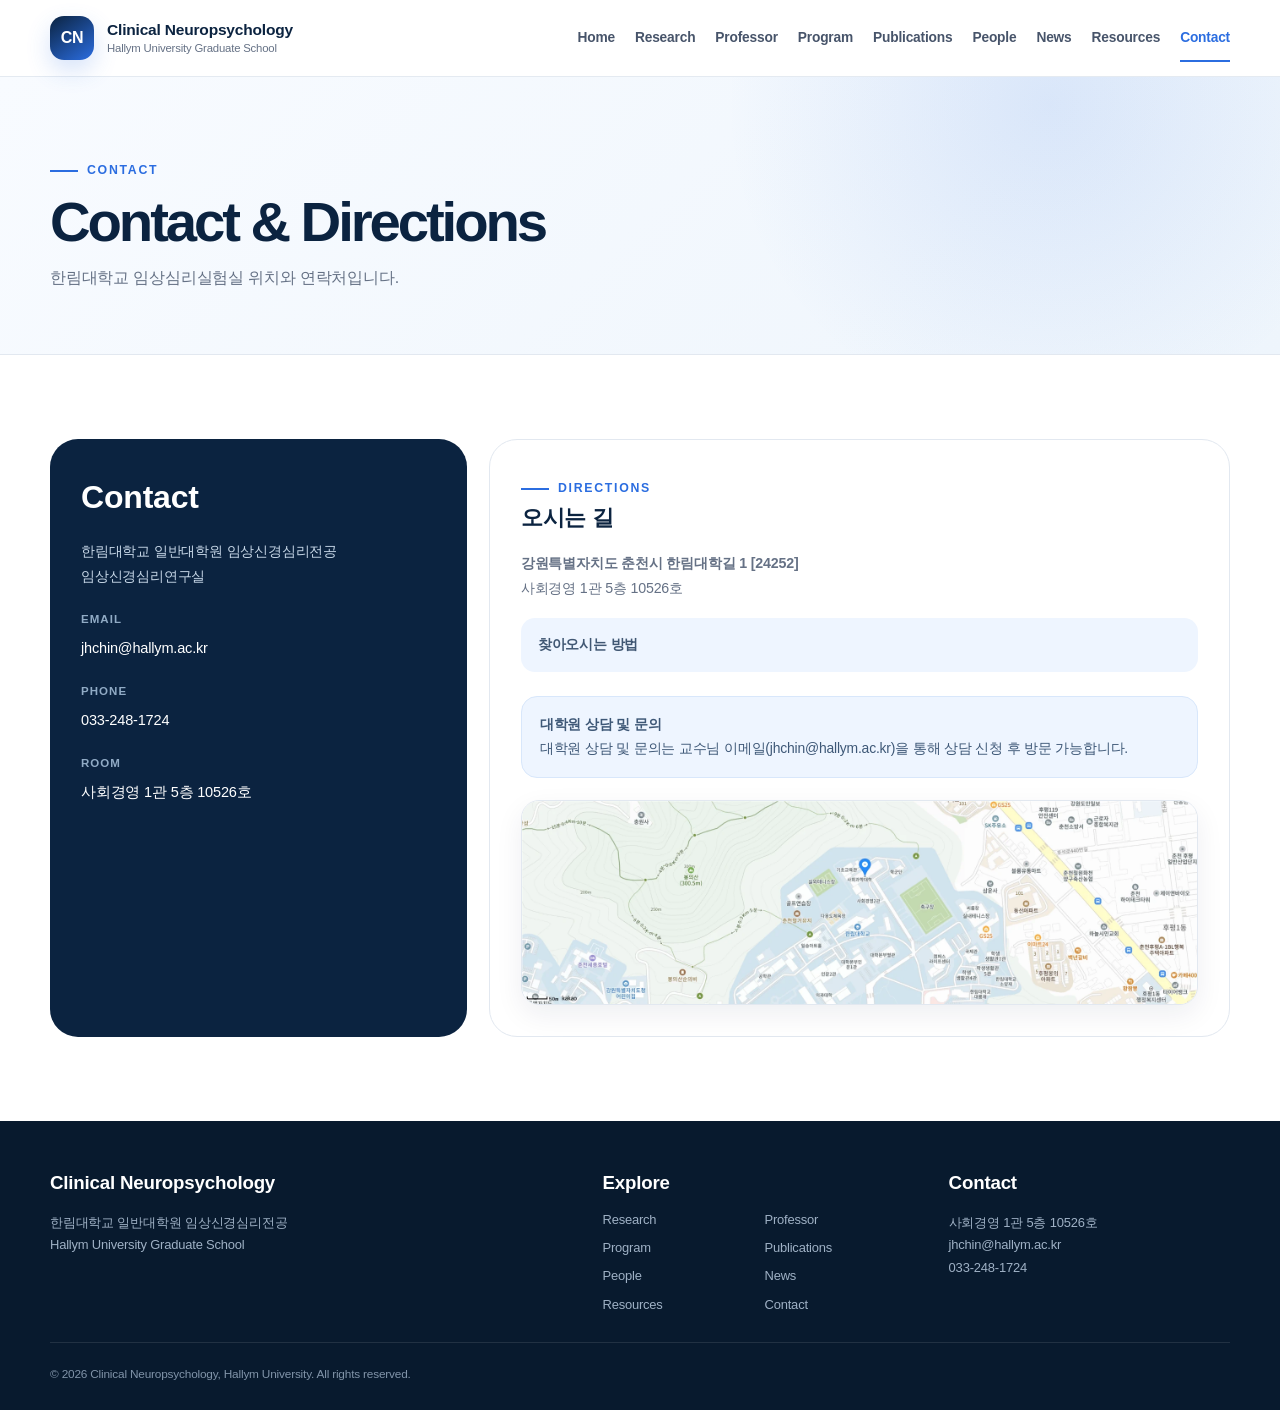
==== commit 65d3273b: "Add files via upload" ====
--- a/contact.html
+++ b/contact.html
@@ -25,24 +25,18 @@
       <li><a href="professor.html" data-nav="professor">Professor</a></li>
       <li><a href="program.html" data-nav="program">Program</a></li>
       <li><a href="publications.html" data-nav="publications">Publications</a></li>
-      <li><a href="people.html" data-nav="people">Members</a></li>
+      <li><a href="people.html" data-nav="people">People</a></li>
       <li><a href="news.html" data-nav="news">News</a></li>
-      
+      <li><a href="resources.html" data-nav="resources">Resources</a></li>
       <li><a href="contact.html" data-nav="contact">Contact</a></li>
     </ul>
   </div>
 </nav>
 
 <header class="page-hero"><div class="container"><div class="eyebrow">Contact</div><h1>Contact & Directions</h1><p>한림대학교 임상심리실험실 위치와 연락처입니다.</p></div></header>
-<section><div class="container contact-grid"><div class="contact-dark"><h2>Contact</h2><p><span data-site="lab_name_ko"></span><br><span data-site="room_name"></span></p><div class="citem"><strong>Email</strong><a data-site-mail></a></div><div class="citem"><strong>Phone</strong><a data-site-phone></a></div><div class="citem"><strong>Room</strong><span data-site="room"></span></div></div><div class="route"><div class="eyebrow">Directions</div><h3>오시는 길</h3><p><strong data-site="address"></strong><br><span data-site="room"></span></p><div class="route-note"><strong>찾아오시는 방법</strong><br><span data-site="directions"></span></div><div class="consultation"><strong>대학원 상담 및 문의</strong><br><span id="contact-consultation"></span></div><div class="external-map-preview" id="map-preview" tabindex="0" role="button" aria-label="한림대학교 지도 크게 보기">
-        <iframe
-          src="https://www.google.com/maps?q=Hallym+University,+1+Hallymdaehak-gil,+Chuncheon-si,+Gangwon-do,+South+Korea&output=embed"
-          title="한림대학교 위치 지도"
-          loading="lazy"
-          referrerpolicy="no-referrer-when-downgrade"
-          tabindex="-1"></iframe>
-        <button class="map-open-button" type="button" id="map-open-button">지도 크게 보기 ↗</button>
-      </div>
+<section><div class="container contact-grid"><div class="contact-dark"><h2>Contact</h2><p><span data-site="lab_name_ko"></span><br><span data-site="room_name"></span></p><div class="citem"><strong>Email</strong><a data-site-mail></a></div><div class="citem"><strong>Phone</strong><a data-site-phone></a></div><div class="citem"><strong>Room</strong><span data-site="room"></span></div></div><div class="route"><div class="eyebrow">Directions</div><h3>오시는 길</h3><p><strong data-site="address"></strong><br><span data-site="room"></span></p><div class="route-note"><strong>찾아오시는 방법</strong><br><span data-site="directions"></span></div><div class="consultation"><strong>대학원 상담 및 문의</strong><br><span id="contact-consultation"></span></div><div class="map map-interactive" id="map-preview" tabindex="0" role="button" aria-label="캠퍼스 지도 크게 보기">
+        <img id="campus-map" src="assets/images/hallym-campus-map.webp" alt="한림대학교 캠퍼스 지도">
+        <div class="map-hover-label">클릭하여 크게 보기 ↗</div>
       </div></div></div></section>
 
 
@@ -61,9 +55,9 @@
           <a href="professor.html">Professor</a>
           <a href="program.html">Program</a>
           <a href="publications.html">Publications</a>
-          <a href="people.html">Members</a>
+          <a href="people.html">People</a>
           <a href="news.html">News</a>
-          
+          <a href="resources.html">Resources</a>
           <a href="contact.html">Contact</a>
         </div>
       </div>
@@ -82,22 +76,24 @@
 
 <div class="map-modal" id="map-modal" aria-hidden="true">
   <div class="map-modal-backdrop" data-map-close></div>
-  <div class="map-modal-panel external-map-panel" role="dialog" aria-modal="true" aria-label="한림대학교 지도">
+  <div class="map-modal-panel" role="dialog" aria-modal="true" aria-label="한림대학교 캠퍼스 지도">
     <div class="map-modal-header">
       <div>
-        <strong>한림대학교 · 오시는 길</strong>
-        <span>지도 안에서 + / − 확대·축소와 드래그 이동을 사용할 수 있습니다.</span>
+        <strong>한림대학교 캠퍼스 지도</strong>
+        <span>마우스 휠 또는 + / − 버튼으로 확대·축소할 수 있습니다.</span>
       </div>
       <button class="map-control close" type="button" data-map-close aria-label="지도 닫기">×</button>
     </div>
-    <div class="external-map-large">
-      <iframe
-        src="https://www.google.com/maps?q=Hallym+University,+1+Hallymdaehak-gil,+Chuncheon-si,+Gangwon-do,+South+Korea&output=embed"
-        title="한림대학교 위치 지도 확대 보기"
-        loading="lazy"
-        referrerpolicy="no-referrer-when-downgrade"></iframe>
+    <div class="map-stage" id="map-stage">
+      <img id="map-large" src="assets/images/hallym-campus-map.webp" alt="한림대학교 캠퍼스 지도 확대 보기">
+    </div>
+    <div class="map-controls">
+      <button class="map-control" type="button" id="map-minus" aria-label="축소">−</button>
+      <button class="map-control reset" type="button" id="map-reset">100%</button>
+      <button class="map-control" type="button" id="map-plus" aria-label="확대">+</button>
     </div>
   </div>
 </div>
+
 </body>
 </html>
--- a/assets/css/style.css
+++ b/assets/css/style.css
@@ -105,54 +105,930 @@
   margin-top:16px;padding-top:15px;border-top:1px solid var(--line);
   color:#536176;font-size:.84rem;line-height:1.75;white-space:normal
 }
-
 /* =========================================================
-   MEMBERS / RESOURCES / EXTERNAL MAP UPDATE
+   Layout refinement v1
+   - Consistent horizontal alignment
+   - Equal card rhythm
+   - Cleaner section heading grid
+   - Better large-screen proportions
    ========================================================= */
 
-.external-map-preview{
+/* Global reading rhythm */
+body{
+  word-break:keep-all;
+  overflow-wrap:break-word;
+}
+.container{
+  width:min(1240px,calc(100% - 56px));
+}
+section{
+  padding:104px 0;
+}
+
+/* Navigation */
+.nav-inner{
+  min-height:82px;
+}
+.menu{
+  gap:22px;
+}
+.menu a{
+  display:flex;
+  align-items:center;
+  min-height:82px;
+  padding:0;
+}
+.menu a.active:after{
+  bottom:17px;
+}
+
+/* Home hero: stronger left/right alignment */
+.hero-grid{
+  min-height:640px;
+  grid-template-columns:minmax(0,1.04fr) minmax(390px,.86fr);
+  gap:76px;
+  padding:76px 0;
+}
+.hero-grid > div:first-child{
+  max-width:650px;
+}
+.hero h1{
+  max-width:640px;
+  margin:17px 0 24px;
+}
+.hero .lead{
+  max-width:610px;
+  line-height:1.8;
+}
+.sublead{
+  margin-top:2px;
+}
+.visual{
+  width:100%;
+  max-width:470px;
+  min-height:410px;
+  justify-self:end;
+}
+
+/* Four key areas under hero */
+.stats{
+  align-items:stretch;
+}
+.stat{
+  min-height:104px;
+  display:flex;
+  flex-direction:column;
+  justify-content:center;
+  padding:24px 28px;
+}
+.stat strong{
+  line-height:1.15;
+  margin-bottom:7px;
+}
+.stat span{
+  line-height:1.35;
+}
+
+/* Section titles and their explanatory text now share a fixed grid */
+.section-head{
+  display:grid;
+  grid-template-columns:minmax(0,1fr) minmax(320px,500px);
+  align-items:start;
+  column-gap:72px;
+  row-gap:14px;
+  margin-bottom:38px;
+}
+.section-head > div{
+  min-width:0;
+}
+.section-head h2{
+  margin-top:9px;
+}
+.section-head > p{
+  justify-self:end;
+  width:100%;
+  max-width:500px;
+  padding-top:27px;
+  line-height:1.8;
+}
+
+/* Cards: identical top/bottom rhythm */
+.grid3,
+.grid2{
+  align-items:stretch;
+}
+.grid3 > .card,
+.grid2 > .card{
+  height:100%;
+  display:flex;
+  flex-direction:column;
+}
+.grid3 > .card{
+  min-height:242px;
+}
+.grid2 > .card{
+  min-height:225px;
+}
+.card{
+  padding:31px 30px 29px;
+}
+.card .icon{
+  flex:0 0 auto;
+  margin-bottom:22px;
+}
+.grid3 > .card h3{
+  min-height:2.75em;
+  display:flex;
+  align-items:flex-end;
+}
+.card h3{
+  line-height:1.35;
+  margin-bottom:10px;
+}
+.card p{
+  line-height:1.7;
+}
+
+/* Project cards */
+.grid2 > .project{
+  height:100%;
+}
+.project{
+  min-height:245px;
+  display:flex;
+  flex-direction:column;
+  justify-content:flex-start;
+  padding:32px 32px 30px;
+}
+.project h3{
+  margin-top:14px;
+  margin-bottom:12px;
+  line-height:1.5;
+}
+.project p{
+  margin-top:auto;
+  line-height:1.7;
+}
+
+/* Page hero */
+.page-hero{
+  padding:92px 0 76px;
+}
+.page-hero p{
+  line-height:1.8;
+}
+
+/* Professor page */
+.pi-grid{
+  grid-template-columns:minmax(320px,.72fr) minmax(0,1.28fr);
+  gap:64px;
+}
+.pi-info{
+  min-width:0;
+}
+.info-grid{
+  align-items:stretch;
+}
+.info-box{
+  height:100%;
+}
+
+/* Publications */
+.pub{
+  grid-template-columns:94px minmax(0,1fr) auto;
+  gap:24px;
+  padding:23px 0;
+}
+.pub-title{
+  line-height:1.55;
+}
+.pub-meta{
+  margin-top:6px;
+}
+
+/* People / news */
+.member-grid,
+.news-grid{
+  align-items:stretch;
+}
+.member,
+.news-card{
+  height:100%;
+}
+.member-body,
+.news-body{
+  padding:24px;
+}
+
+/* Program page */
+.program-intro{
+  align-items:stretch;
+  gap:24px;
+}
+.definition-box,
+.assessment-box{
+  height:100%;
+}
+.training-grid{
+  align-items:stretch;
+}
+.training-card{
+  height:100%;
+  display:flex;
+  flex-direction:column;
+}
+.training-card ul{
+  margin-top:auto;
+  padding-top:13px;
+}
+.conference-panel,
+.student-panel,
+.destination{
+  height:100%;
+}
+.curriculum-table th,
+.curriculum-table td{
+  vertical-align:middle;
+  line-height:1.55;
+}
+
+/* Research topics */
+.topic-card{
+  align-items:start;
+}
+.topic-card h3{
+  line-height:1.45;
+}
+
+/* Contact */
+.contact-grid{
+  align-items:stretch;
+}
+.contact-dark,
+.route{
+  height:100%;
+}
+
+/* Footer */
+.footer-grid{
+  align-items:start;
+}
+
+/* Large desktop: keep content substantial instead of looking tiny and scattered */
+@media(min-width:1500px){
+  .container{
+    width:min(1280px,calc(100% - 80px));
+  }
+  .hero-grid{
+    min-height:660px;
+    gap:88px;
+  }
+  .visual{
+    max-width:490px;
+  }
+}
+
+/* Tablet */
+@media(max-width:1000px){
+  .container{
+    width:min(100% - 40px,1240px);
+  }
+  .hero-grid{
+    grid-template-columns:1fr;
+    gap:42px;
+  }
+  .hero-grid > div:first-child{
+    max-width:760px;
+  }
+  .visual{
+    justify-self:start;
+    max-width:560px;
+  }
+  .section-head{
+    grid-template-columns:1fr;
+    row-gap:15px;
+  }
+  .section-head > p{
+    justify-self:start;
+    max-width:700px;
+    padding-top:0;
+  }
+  .pi-grid{
+    grid-template-columns:1fr;
+    gap:38px;
+  }
+}
+
+/* Mobile */
+@media(max-width:760px){
+  .container{
+    width:min(100% - 28px,1240px);
+  }
+  section{
+    padding:70px 0;
+  }
+  .nav-inner{
+    min-height:68px;
+  }
+  .menu a{
+    min-height:auto;
+  }
+  .hero-grid{
+    padding:55px 0;
+    gap:34px;
+  }
+  .hero h1{
+    font-size:2.65rem;
+  }
+  .visual{
+    min-height:320px;
+  }
+  .stat{
+    min-height:92px;
+    padding:19px 16px;
+  }
+  .section-head{
+    margin-bottom:30px;
+  }
+  .grid3 > .card h3{
+    min-height:0;
+    display:block;
+  }
+  .grid3 > .card,
+  .grid2 > .card,
+  .project{
+    min-height:0;
+  }
+  .pub{
+    grid-template-columns:64px minmax(0,1fr);
+    gap:14px;
+  }
+}
+/* =========================================================
+   Academic alignment refinement v2
+   Inspired by clean university/lab information hierarchy
+   ========================================================= */
+
+:root{
+  --content-max:1180px;
+  --section-y:88px;
+  --heading-gap:14px;
+  --block-gap:32px;
+}
+
+/* ---------- Global text rhythm ---------- */
+body{
+  line-height:1.72;
+  letter-spacing:-0.012em;
+}
+.container{
+  width:min(var(--content-max),calc(100% - 48px));
+}
+section{
+  padding:var(--section-y) 0;
+}
+p{
+  line-height:1.75;
+}
+
+/* ---------- Header / navigation ---------- */
+.nav-inner{
+  min-height:76px;
+}
+.brand{
+  flex:0 0 auto;
+}
+.brand strong{
+  line-height:1.25;
+}
+.brand span{
+  margin-top:1px;
+  line-height:1.35;
+}
+.menu{
+  gap:20px;
+}
+.menu a{
+  min-height:76px;
+  font-size:.86rem;
+  white-space:nowrap;
+}
+.menu a.active:after{
+  bottom:14px;
+}
+
+/* ---------- Hero ----------
+   Keep the text and visual on one stable baseline.
+*/
+.hero-grid{
+  min-height:590px;
+  grid-template-columns:minmax(0,1.08fr) minmax(360px,.82fr);
+  gap:68px;
+  padding:66px 0;
+}
+.hero-grid > div:first-child{
+  max-width:620px;
+}
+.hero .eyebrow{
+  margin-bottom:0;
+}
+.hero h1{
+  max-width:610px;
+  font-size:clamp(3rem,4.55vw,4.65rem);
+  line-height:1.04;
+  margin:16px 0 20px;
+}
+.hero .lead{
+  max-width:590px;
+  margin-bottom:8px;
+  line-height:1.72;
+}
+.sublead{
+  margin:0 0 26px;
+  line-height:1.55;
+}
+.actions{
+  margin-top:0;
+}
+.visual{
+  max-width:455px;
+  min-height:390px;
+  justify-self:end;
+  align-self:center;
+}
+
+/* ---------- Key areas ----------
+   Same text baseline and same amount of internal whitespace.
+*/
+.stat{
+  min-height:96px;
+  padding:22px 26px;
+  justify-content:center;
+}
+.stat strong{
+  font-size:1.3rem;
+  margin-bottom:5px;
+}
+.stat span{
+  line-height:1.35;
+}
+
+/* ---------- Section heading system ----------
+   IMPORTANT: title + description are one vertical block.
+   This removes the 'left title / right floating paragraph' feeling.
+*/
+.section-head{
+  display:block;
+  margin-bottom:34px;
+  max-width:760px;
+}
+.section-head > div{
+  width:100%;
+}
+.section-head .eyebrow{
+  margin-bottom:0;
+}
+.section-head h2{
+  margin:9px 0 0;
+  font-size:clamp(2rem,2.8vw,2.8rem);
+  line-height:1.13;
+  letter-spacing:-.04em;
+}
+.section-head > p{
+  width:auto;
+  max-width:680px;
+  padding-top:0;
+  margin:15px 0 0;
+  line-height:1.72;
+  color:#6a7688;
+}
+
+/* Right-side button can sit separately without disturbing text hierarchy */
+.section-head > a.btn{
+  margin-top:18px;
+}
+
+/* ---------- Card systems ---------- */
+.grid3,
+.grid2,
+.member-grid,
+.news-grid{
+  gap:20px;
+}
+.card{
+  padding:28px 28px 27px;
+}
+.grid3 > .card{
+  min-height:224px;
+}
+.grid2 > .card{
+  min-height:214px;
+}
+.card .icon{
+  margin-bottom:20px;
+}
+.grid3 > .card h3{
+  min-height:2.65em;
+  align-items:flex-start;
+}
+.card h3{
+  font-size:1.12rem;
+  line-height:1.4;
+  margin-bottom:9px;
+}
+.card p{
+  font-size:.88rem;
+  line-height:1.7;
+}
+
+/* ---------- Current projects ---------- */
+.project{
+  min-height:230px;
+  padding:29px 30px 27px;
+}
+.project .meta{
+  margin-bottom:10px;
+}
+.project h3{
+  margin:0 0 13px;
+  line-height:1.48;
+  font-size:1.14rem;
+}
+.project p{
+  margin-top:auto;
+  font-size:.84rem;
+  line-height:1.68;
+}
+
+/* ---------- Page hero ----------
+   Same vertical rhythm on Research / Program / Professor / etc.
+*/
+.page-hero{
+  padding:76px 0 62px;
+}
+.page-hero .container{
+  max-width:var(--content-max);
+}
+.page-hero h1{
+  margin:11px 0 13px;
+  font-size:clamp(2.55rem,4.4vw,4.25rem);
+}
+.page-hero p{
+  max-width:680px;
+  line-height:1.72;
+}
+
+/* ---------- Professor ---------- */
+.pi-grid{
+  grid-template-columns:minmax(300px,380px) minmax(0,1fr);
+  gap:58px;
+}
+.pi-photo{
+  max-width:380px;
+}
+.pi-info h2{
+  margin:10px 0 5px;
+}
+.en-name{
+  margin-bottom:13px;
+}
+.position{
+  margin-bottom:21px;
+}
+.info-grid{
+  gap:16px;
+}
+.info-box{
+  padding:20px 21px;
+}
+
+/* ---------- Publications ---------- */
+.toolbar{
+  margin-bottom:22px;
+}
+.pub{
+  grid-template-columns:86px minmax(0,1fr) auto;
+  padding:20px 0;
+}
+.pub-title{
+  line-height:1.5;
+}
+.pub-meta{
+  margin-top:5px;
+}
+
+/* ---------- Program page ---------- */
+.program-intro{
+  grid-template-columns:1fr 1fr;
+  gap:20px;
+}
+.definition-box,
+.assessment-box{
+  padding:29px;
+}
+.definition-box h2{
+  margin:9px 0 14px;
+  font-size:1.75rem;
+}
+.two-list{
+  gap:14px;
+  margin-top:18px;
+}
+.list-panel{
+  padding:16px;
+}
+.training-grid{
+  gap:18px;
+}
+.training-card{
+  padding:24px;
+}
+.conference-grid{
+  gap:18px;
+}
+.students-grid{
+  gap:20px;
+}
+.student-panel{
+  padding:25px;
+}
+.pathway{
+  gap:12px;
+}
+.path-step{
+  min-height:104px;
+  padding:18px 13px;
+}
+.destination-grid{
+  gap:12px;
+  margin-top:22px;
+}
+.destination{
+  padding:19px;
+}
+
+/* ---------- Research topic list ---------- */
+.topic-list{
+  gap:14px;
+}
+.topic-card{
+  padding:21px 22px;
+  gap:16px;
+}
+.topic-card h3{
+  margin-bottom:6px;
+}
+
+/* ---------- People / News ---------- */
+.member-body,
+.news-body{
+  padding:22px;
+}
+.member h3,
+.news-card h3{
+  line-height:1.4;
+}
+.news-card h3{
+  margin:7px 0 8px;
+}
+
+/* ---------- Contact ---------- */
+.contact-grid{
+  gap:22px;
+}
+.contact-dark,
+.route{
+  padding:31px;
+}
+
+/* ---------- Footer ---------- */
+footer{
+  padding-top:46px;
+}
+.footer-grid{
+  gap:40px;
+}
+.copyright{
+  margin-top:26px;
+}
+
+/* ---------- Large desktop ---------- */
+@media(min-width:1450px){
+  .container{
+    width:min(1220px,calc(100% - 72px));
+  }
+  .hero-grid{
+    min-height:610px;
+  }
+}
+
+/* ---------- Tablet ---------- */
+@media(max-width:1000px){
+  :root{
+    --section-y:76px;
+  }
+  .container{
+    width:min(100% - 40px,var(--content-max));
+  }
+  .hero-grid{
+    grid-template-columns:1fr;
+    min-height:auto;
+    gap:38px;
+    padding:58px 0 62px;
+  }
+  .hero-grid > div:first-child{
+    max-width:680px;
+  }
+  .visual{
+    justify-self:start;
+    max-width:500px;
+  }
+  .section-head{
+    max-width:720px;
+  }
+  .pi-grid{
+    grid-template-columns:1fr;
+    gap:34px;
+  }
+  .pi-photo{
+    max-width:360px;
+  }
+}
+
+/* ---------- Mobile ---------- */
+@media(max-width:760px){
+  :root{
+    --section-y:64px;
+  }
+  .container{
+    width:min(100% - 28px,var(--content-max));
+  }
+  .nav-inner{
+    min-height:66px;
+  }
+  .hero-grid{
+    padding:50px 0 54px;
+    gap:30px;
+  }
+  .hero h1{
+    font-size:2.52rem;
+    line-height:1.06;
+  }
+  .visual{
+    min-height:300px;
+  }
+  .section-head{
+    margin-bottom:27px;
+  }
+  .section-head h2{
+    font-size:2rem;
+  }
+  .section-head > p{
+    margin-top:12px;
+  }
+  .grid3,
+  .grid2,
+  .member-grid,
+  .news-grid{
+    gap:14px;
+  }
+  .card,
+  .project{
+    padding:23px;
+  }
+  .program-intro{
+    grid-template-columns:1fr;
+  }
+}
+/* =========================================================
+   FINAL CONSISTENCY PACK
+   ========================================================= */
+
+/* 1) Unified academic hierarchy: title -> description -> content */
+.section-head{
+  max-width:760px !important;
+  display:block !important;
+  margin-bottom:32px !important;
+}
+.section-head > p{
+  max-width:680px !important;
+  margin:13px 0 0 !important;
+  padding-top:0 !important;
+  justify-self:start !important;
+}
+
+/* Buttons that live inside section headings stay below text */
+.section-head > a.btn{
+  margin-top:18px;
+}
+
+/* 2) Tighter, more even vertical spacing across the site */
+section{
+  padding-top:84px;
+  padding-bottom:84px;
+}
+.hero + .stats-wrap{
+  margin-top:0;
+}
+.program-promo{
+  margin-top:0;
+}
+
+/* 3) Consistent equal-height card rhythm */
+.grid3,
+.grid2,
+.member-grid,
+.news-grid,
+.training-grid,
+.destination-grid{
+  align-items:stretch;
+}
+.card,
+.project,
+.member,
+.news-card,
+.training-card,
+.destination{
+  height:100%;
+}
+
+/* 4) Home: single news card should not look stranded */
+#home-news:has(.news-card:only-child){
+  grid-template-columns:minmax(280px,360px);
+}
+#home-news:has(.news-card:only-child) .news-card{
+  max-width:360px;
+}
+
+/* 5) Empty-state pages: center the message in the available width */
+.member-grid > .empty,
+.resource-list > .empty{
+  width:min(100%,760px);
+  margin:0 auto;
+}
+.member-grid > .empty{
+  grid-column:1 / -1;
+}
+
+/* 6) Footer is identical on every page and slightly denser */
+.footer-grid{
+  grid-template-columns:1.35fr .8fr .75fr;
+  gap:46px;
+}
+.footer-links{
+  grid-template-columns:1fr 1fr;
+  column-gap:24px;
+  row-gap:6px;
+}
+
+/* 7) Contact panel alignment */
+.contact-grid{
+  grid-template-columns:minmax(280px,.72fr) minmax(0,1.28fr);
+  align-items:stretch;
+}
+.contact-dark,
+.route{
+  height:100%;
+}
+
+/* 8) Interactive map preview */
+.map-interactive{
   position:relative;
-  height:270px;
-  margin-top:22px;
+  cursor:zoom-in;
+  isolation:isolate;
+}
+.map-interactive img{
+  transition:transform .28s ease,filter .28s ease;
+}
+.map-interactive:hover img{
+  transform:scale(1.025);
+  filter:brightness(.96);
+}
+.map-hover-label{
+  position:absolute;
+  right:12px;
+  bottom:12px;
+  padding:8px 11px;
+  border-radius:10px;
+  background:rgba(8,26,46,.88);
+  color:white;
+  font-size:.72rem;
+  font-weight:800;
+  opacity:0;
+  transform:translateY(4px);
+  transition:.2s;
+  pointer-events:none;
+}
+.map-interactive:hover .map-hover-label,
+.map-interactive:focus .map-hover-label{
+  opacity:1;
+  transform:translateY(0);
+}
+
+/* 9) Full-screen map viewer */
+body.map-open{
   overflow:hidden;
-  border:1px solid var(--line);
-  border-radius:18px;
-  background:#eef3f8;
-  box-shadow:0 10px 28px rgba(11,35,64,.07);
-  cursor:zoom-in;
-}
-.external-map-preview iframe{
-  width:100%;
-  height:100%;
-  border:0;
-  display:block;
-  pointer-events:none;
-}
-.external-map-preview::after{
-  content:"";
-  position:absolute;
-  inset:0;
-  background:linear-gradient(to top,rgba(8,26,46,.10),transparent 42%);
-  pointer-events:none;
-}
-.map-open-button{
-  position:absolute;
-  right:14px;
-  bottom:14px;
-  z-index:2;
-  border:0;
-  border-radius:11px;
-  padding:10px 14px;
-  background:rgba(8,26,46,.92);
-  color:#fff;
-  font-size:.76rem;
-  font-weight:800;
-  cursor:pointer;
-  box-shadow:0 8px 20px rgba(8,26,46,.20);
-}
-.map-open-button:hover{background:#0b2340}
-
-body.map-open{overflow:hidden}
+}
 .map-modal{
   position:fixed;
   inset:0;
@@ -162,20 +1038,22 @@
   justify-content:center;
   padding:28px;
 }
-.map-modal.open{display:flex}
+.map-modal.open{
+  display:flex;
+}
 .map-modal-backdrop{
   position:absolute;
   inset:0;
   background:rgba(3,14,27,.76);
   backdrop-filter:blur(6px);
 }
-.external-map-panel{
+.map-modal-panel{
   position:relative;
   z-index:1;
-  width:min(1240px,96vw);
-  height:min(820px,92vh);
+  width:min(1180px,96vw);
+  height:min(760px,90vh);
   display:grid;
-  grid-template-rows:auto minmax(0,1fr);
+  grid-template-rows:auto minmax(0,1fr) auto;
   background:#fff;
   border-radius:22px;
   overflow:hidden;
@@ -201,36 +1079,85 @@
   color:var(--muted);
   font-size:.76rem;
 }
-.map-control.close{
-  flex:0 0 42px;
-  width:42px;
+.map-stage{
+  position:relative;
+  overflow:hidden;
+  background:#edf2f7;
+  display:flex;
+  align-items:center;
+  justify-content:center;
+}
+.map-stage img{
+  max-width:100%;
+  max-height:100%;
+  width:auto;
+  height:auto;
+  user-select:none;
+  touch-action:none;
+  transform-origin:center center;
+  cursor:grab;
+  transition:transform .08s linear;
+}
+.map-stage img.dragging{
+  cursor:grabbing;
+  transition:none;
+}
+.map-controls{
+  display:flex;
+  align-items:center;
+  justify-content:center;
+  gap:8px;
+  padding:12px;
+  border-top:1px solid var(--line);
+  background:#fff;
+}
+.map-control{
+  min-width:42px;
   height:40px;
+  padding:0 12px;
   border:1px solid var(--line);
   border-radius:10px;
   background:#fff;
   color:var(--navy);
+  font-weight:850;
+  cursor:pointer;
+}
+.map-control:hover{
+  border-color:#a8c5ed;
+  background:var(--sky);
+}
+.map-control.reset{
+  min-width:72px;
+  font-size:.78rem;
+}
+.map-control.close{
+  flex:0 0 42px;
   font-size:1.35rem;
-  font-weight:800;
-  cursor:pointer;
-}
-.external-map-large{
-  min-height:0;
-  background:#edf2f7;
-}
-.external-map-large iframe{
-  width:100%;
-  height:100%;
-  border:0;
-  display:block;
-}
-
+}
+
+/* 10) Smaller screens */
+@media(max-width:1000px){
+  .footer-links{
+    grid-template-columns:1fr;
+  }
+  .contact-grid{
+    grid-template-columns:1fr;
+  }
+}
 @media(max-width:760px){
-  .external-map-preview{height:230px}
-  .map-modal{padding:12px}
-  .external-map-panel{
+  section{
+    padding-top:64px;
+    padding-bottom:64px;
+  }
+  .map-modal{
+    padding:12px;
+  }
+  .map-modal-panel{
     width:100%;
-    height:90vh;
+    height:88vh;
     border-radius:17px;
   }
-  .map-modal-header span{display:none}
-}
+  .map-modal-header span{
+    display:none;
+  }
+}
